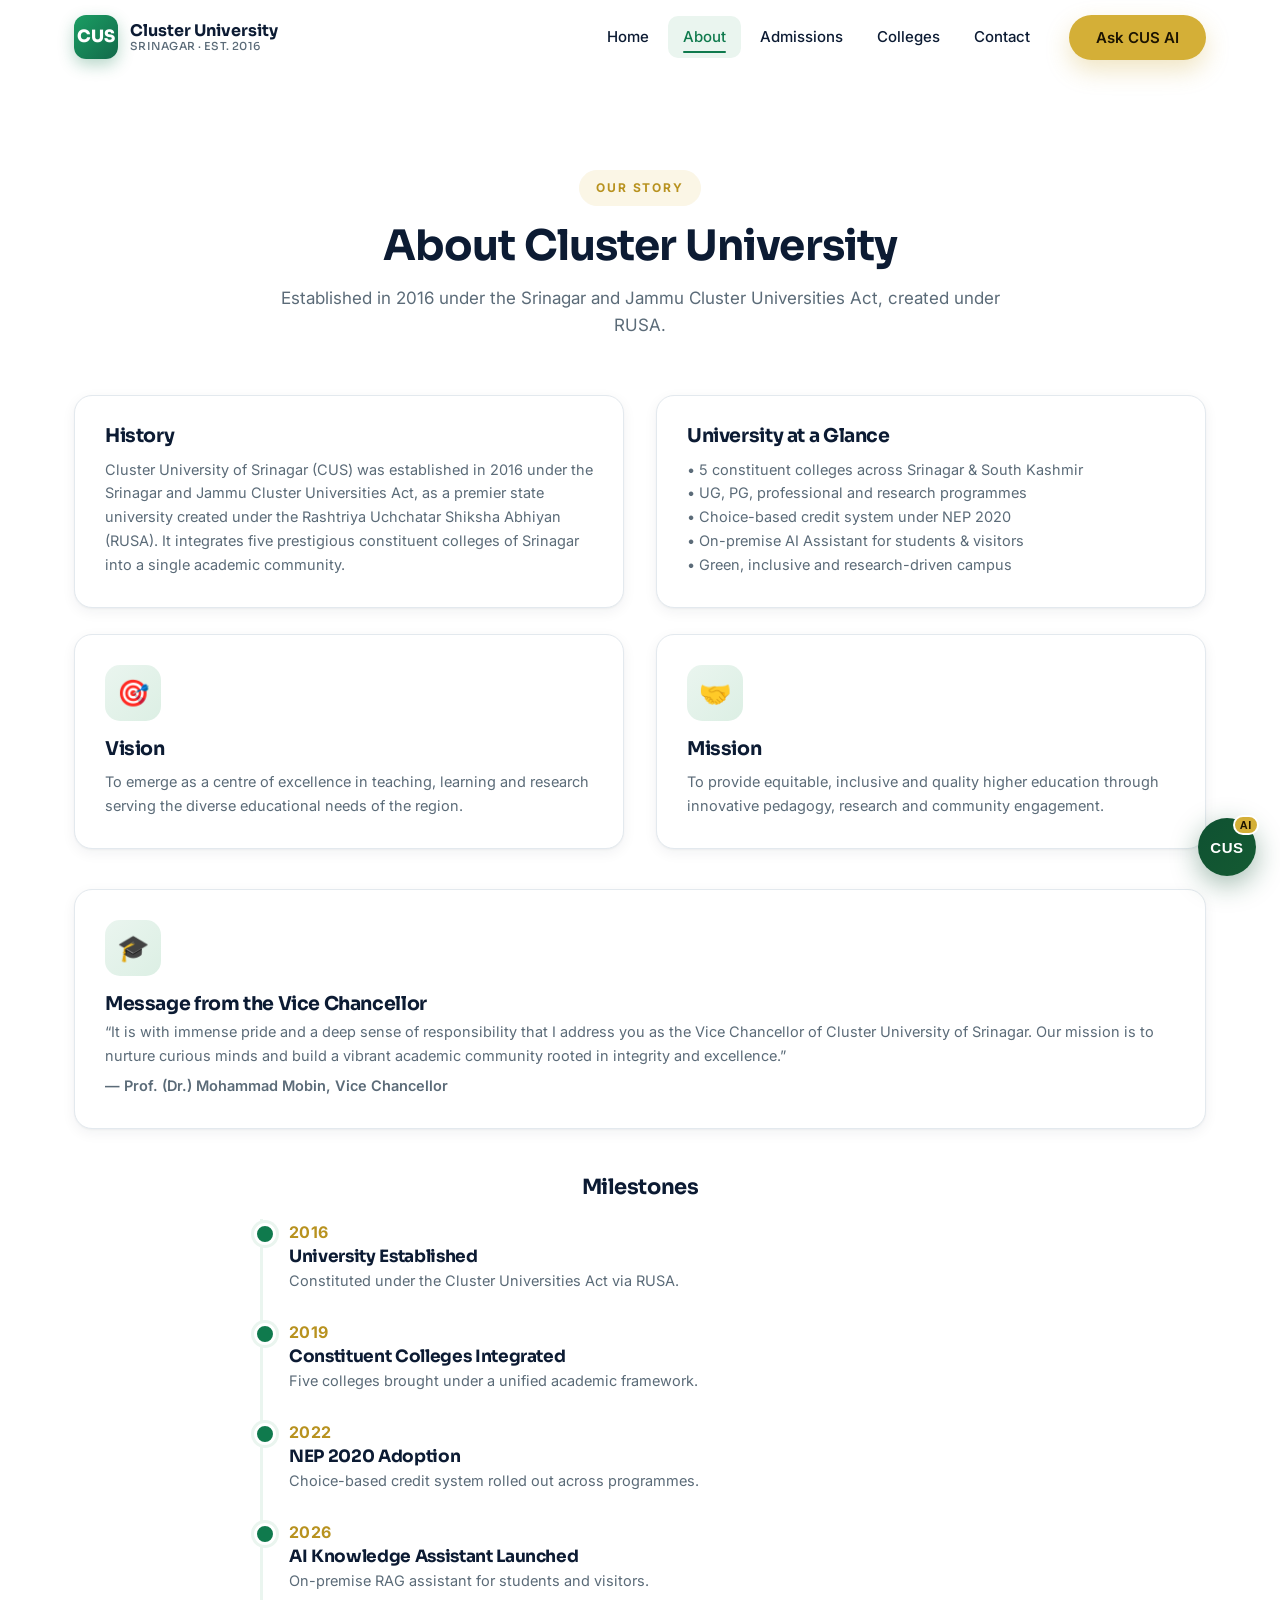
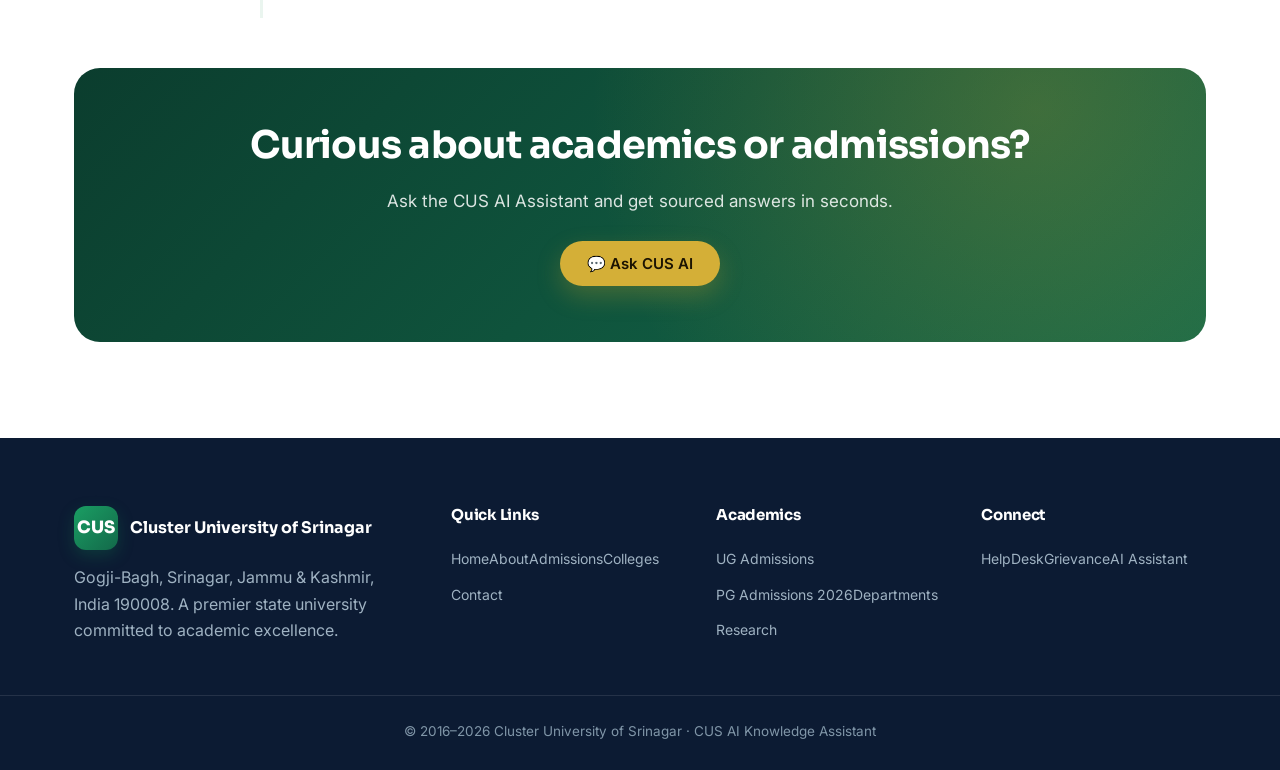
==== frontend/pages/about.html @ 5c1f7a47 "Initial commit" ====
<!DOCTYPE html>
<html lang="en">
<head>
  <meta charset="UTF-8" />
  <meta name="viewport" content="width=device-width, initial-scale=1.0" />
  <title>About — Cluster University of Srinagar</title>
  <link rel="preconnect" href="https://fonts.googleapis.com" />
  <link href="https://fonts.googleapis.com/css2?family=Inter:wght@400;500;600;700&family=Sora:wght@600;700;800&display=swap" rel="stylesheet" />
  <link rel="stylesheet" href="../css/main.css" />
  <link rel="stylesheet" href="../css/responsive.css" />
  <link rel="stylesheet" href="../css/chatbot.css?v=3" />
  <link rel="icon" href="data:image/svg+xml,<svg xmlns='http://www.w3.org/2000/svg' viewBox='0 0 32 32'><rect width='32' height='32' rx='7' fill='%230f7a4d'/><text x='16' y='22' font-size='16' fill='white' text-anchor='middle' font-family='Arial' font-weight='bold'>C</text></svg>" />
</head>
<body>
  <a class="skip-link" href="#main">Skip to content</a>
  <header class="site-header" id="site-header"></header>

  <main id="main">
  <section class="section">
    <div class="container">
      <div class="section-head reveal">
        <span class="eyebrow">Our Story</span>
        <h2>About Cluster University</h2>
        <p>Established in 2016 under the Srinagar and Jammu Cluster Universities Act, created under RUSA.</p>
      </div>

      <div class="grid cols-2 reveal">
        <div class="card"><div class="pad">
          <h3>History</h3>
          <p>Cluster University of Srinagar (CUS) was established in 2016 under the Srinagar and Jammu Cluster Universities Act, as a premier state university created under the Rashtriya Uchchatar Shiksha Abhiyan (RUSA). It integrates five prestigious constituent colleges of Srinagar into a single academic community.</p>
        </div></div>
        <div class="card"><div class="pad">
          <h3>University at a Glance</h3>
          <p>• 5 constituent colleges across Srinagar & South Kashmir<br>• UG, PG, professional and research programmes<br>• Choice-based credit system under NEP 2020<br>• On-premise AI Assistant for students & visitors<br>• Green, inclusive and research-driven campus</p>
        </div></div>
      </div>

      <div class="grid cols-2 reveal" style="margin-top:26px;">
        <div class="card"><div class="pad"><div class="ico">🎯</div><h3>Vision</h3><p>To emerge as a centre of excellence in teaching, learning and research serving the diverse educational needs of the region.</p></div></div>
        <div class="card"><div class="pad"><div class="ico">🤝</div><h3>Mission</h3><p>To provide equitable, inclusive and quality higher education through innovative pedagogy, research and community engagement.</p></div></div>
      </div>

      <div class="reveal" style="margin-top:40px;">
        <div class="card"><div class="pad" style="display:flex;gap:18px;align-items:center;flex-wrap:wrap;">
          <div class="ico" style="margin:0;">🎓</div>
          <div><h3 style="margin:0 0 4px;">Message from the Vice Chancellor</h3>
          <p style="margin:0;color:var(--muted)">“It is with immense pride and a deep sense of responsibility that I address you as the Vice Chancellor of Cluster University of Srinagar. Our mission is to nurture curious minds and build a vibrant academic community rooted in integrity and excellence.”</p>
          <p style="margin:6px 0 0;font-weight:600;">— Prof. (Dr.) Mohammad Mobin, Vice Chancellor</p></div>
        </div></div>
      </div>

      <h3 style="margin-top:46px;text-align:center;" class="reveal">Milestones</h3>
      <div class="timeline reveal" style="max-width:760px;margin:20px auto 0;">
        <div class="item"><div class="yr">2016</div><h4>University Established</h4><p>Constituted under the Cluster Universities Act via RUSA.</p></div>
        <div class="item"><div class="yr">2019</div><h4>Constituent Colleges Integrated</h4><p>Five colleges brought under a unified academic framework.</p></div>
        <div class="item"><div class="yr">2022</div><h4>NEP 2020 Adoption</h4><p>Choice-based credit system rolled out across programmes.</p></div>
        <div class="item"><div class="yr">2026</div><h4>AI Knowledge Assistant Launched</h4><p>On-premise RAG assistant for students and visitors.</p></div>
      </div>

      <div class="cta-band reveal" style="margin-top:50px;">
        <h2>Curious about academics or admissions?</h2>
        <p>Ask the CUS AI Assistant and get sourced answers in seconds.</p>
        <a class="btn gold" href="#" data-open-chat>💬 Ask CUS AI</a>
      </div>
    </div>
  </section>
  </main>

  <footer id="site-footer"></footer>

  <script src="../js/config.js?v=2"></script>
  <script src="../js/navigation.js?v=2"></script>
  <script src="../js/main.js?v=2"></script>
  <script src="../js/chatbot.js?v=3"></script>
</body>
</html>
---- frontend/css/main.css ----
/* ============================================================================
   CUS AI — Cluster University Srinagar
   main.css — Design system & shared components
   Palette: Deep Green / Navy primary, White, Gold accent, Soft gray
   ============================================================================ */

:root {
  /* Brand */
  --green-900: #0b3d2e;
  --green-800: #0f5138;
  --green-700: #13694a;
  --green:     #0f7a4d;
  --green-500: #1a9e63;
  --green-50:  #eaf5ef;
  --navy:      #0c1b33;
  --navy-700:  #16294a;

  --gold:      #D4AF37;
  --gold-600:  #b8921f;
  --gold-50:   #fbf6e6;

  --ink:       #14202b;
  --muted:     #5b6b78;
  --line:      #e3e9ee;
  --bg:        #ffffff;
  --bg-soft:   #f5f8f6;
  --bg-tint:   #f0f5f2;

  --radius:    18px;
  --radius-sm: 12px;
  --radius-xs: 8px;
  --shadow-sm: 0 1px 2px rgba(12,27,51,.04), 0 4px 14px rgba(12,27,51,.06);
  --shadow-md: 0 10px 30px rgba(12,27,51,.10), 0 2px 8px rgba(12,27,51,.06);
  --shadow-lg: 0 24px 70px rgba(12,27,51,.18), 0 6px 18px rgba(12,27,51,.10);

  --ease: cubic-bezier(.22,.61,.36,1);
  --ease-out: cubic-bezier(.16,1,.3,1);

  --maxw: 1180px;
  --nav-h: 74px;

  /* spacing scale */
  --s-1: 6px;  --s-2: 12px; --s-3: 18px; --s-4: 24px; --s-5: 32px;
  --s-6: 40px; --s-7: 56px; --s-8: 72px; --s-9: 96px;

  --font: "Inter", -apple-system, BlinkMacSystemFont, "Segoe UI", Roboto, "Helvetica Neue", Arial, sans-serif;
  --display: "Sora", "Inter", -apple-system, BlinkMacSystemFont, "Segoe UI", sans-serif;
}

* { box-sizing: border-box; }
html { scroll-behavior: smooth; -webkit-text-size-adjust: 100%; }
body {
  margin: 0;
  font-family: var(--font);
  color: var(--ink);
  background: var(--bg);
  line-height: 1.65;
  font-size: 16px;
  -webkit-font-smoothing: antialiased;
  text-rendering: optimizeLegibility;
}
img { max-width: 100%; display: block; }
a { color: var(--green); text-decoration: none; transition: color .2s var(--ease); }
a:hover { color: var(--green-700); }
h1, h2, h3, h4, h5 { font-family: var(--display); line-height: 1.15; color: var(--navy); margin: 0 0 .5em; letter-spacing: -.02em; font-weight: 700; }
h1 { font-size: clamp(40px, 6vw, 64px); font-weight: 800; }
h2 { font-size: clamp(28px, 4vw, 42px); }
h3 { font-size: 21px; }
h4 { font-size: 17px; }
h5 { font-size: 15px; }
p { margin: 0 0 1em; }
.muted { color: var(--muted); }
.center { text-align: center; }

/* Accessibility: visible focus rings for keyboard users */
:focus-visible { outline: 3px solid rgba(26,158,99,.55); outline-offset: 2px; border-radius: 4px; }
button:focus-visible, a:focus-visible, input:focus-visible, textarea:focus-visible, select:focus-visible { outline: 3px solid rgba(26,158,99,.55); outline-offset: 2px; }
.skip-link { position: absolute; left: -999px; top: 0; background: var(--green); color: #fff; padding: 10px 18px; border-radius: 0 0 10px 0; z-index: 1000; }
.skip-link:focus { left: 0; }

/* ---------- Layout ---------- */
.container { width: 100%; max-width: var(--maxw); margin: 0 auto; padding: 0 24px; }
.section { padding: var(--s-9) 0; position: relative; }
.section.alt { background: var(--bg-soft); }
.section.tint { background: var(--bg-tint); }
/* subtle separator between sections */
.section + .section:not(.alt):not(.tint)::before {
  content: ""; position: absolute; top: 0; left: 50%; transform: translateX(-50%);
  width: min(1180px, 92%); height: 1px; background: linear-gradient(90deg, transparent, var(--line), transparent);
}

.section-head { max-width: 720px; margin: 0 auto var(--s-7); text-align: center; }
.section-head .eyebrow {
  display: inline-block; font-weight: 700; font-size: 12px; letter-spacing: .16em;
  text-transform: uppercase; color: var(--gold-600); margin-bottom: 16px;
  padding: 7px 16px; border: 1px solid var(--gold-50); background: var(--gold-50); border-radius: 999px;
}
.section-head h2 { font-size: clamp(28px, 4vw, 42px); margin-bottom: .35em; }
.section-head p { color: var(--muted); font-size: 17px; line-height: 1.6; margin: 0; }

.grid { display: grid; gap: var(--s-5); }
.cols-2 { grid-template-columns: repeat(2, 1fr); }
.cols-3 { grid-template-columns: repeat(3, 1fr); }
.cols-4 { grid-template-columns: repeat(4, 1fr); }
.cols-5 { grid-template-columns: repeat(5, 1fr); }

/* ---------- Buttons ---------- */
.btn {
  display: inline-flex; align-items: center; justify-content: center; gap: 9px;
  font-weight: 600; font-size: 15px; padding: 14px 26px; border-radius: 999px;
  border: 1.5px solid transparent; cursor: pointer; transition: transform .22s var(--ease-out), box-shadow .22s var(--ease-out), background .22s var(--ease), color .22s var(--ease);
  font-family: var(--font); line-height: 1; text-decoration: none; position: relative; overflow: hidden;
}
.btn::after { content: ""; position: absolute; inset: 0; background: radial-gradient(circle at center, rgba(255,255,255,.35), transparent 60%); opacity: 0; transform: scale(.6); transition: opacity .3s, transform .3s; }
.btn:hover::after { opacity: 1; transform: scale(1); }
.btn:hover { transform: translateY(-2px); }
.btn:active { transform: translateY(0); }
.btn.green { background: var(--green); color: #fff; box-shadow: 0 10px 24px rgba(15,122,77,.28); }
.btn.green:hover { background: var(--green-700); color:#fff; box-shadow: 0 14px 30px rgba(15,122,77,.36); }
.btn.gold { background: var(--gold); color: #1c1402; box-shadow: 0 10px 24px rgba(201,162,39,.28); }
.btn.gold:hover { background: var(--gold-600); color:#1c1402; box-shadow: 0 14px 30px rgba(201,162,39,.36); }
.btn.ghost { background: transparent; color: var(--navy); border-color: var(--line); }
.btn.ghost:hover { border-color: var(--green); color: var(--green); background: var(--bg-soft); }
.btn.light { background: var(--green-50); color: var(--green-800); }
.btn.light:hover { background: var(--green); color: #fff; }
.btn.block { width: 100%; }
.btn.sm { padding: 10px 18px; font-size: 13.5px; }

/* ---------- Navbar ---------- */
.site-header {
  position: sticky; top: 0; z-index: 200; height: var(--nav-h);
  background: rgba(255,255,255,.78); backdrop-filter: saturate(180%) blur(16px);
  border-bottom: 1px solid transparent; transition: background .3s var(--ease), border-color .3s var(--ease), box-shadow .3s var(--ease);
}
.site-header.scrolled { background: rgba(255,255,255,.92); border-bottom-color: var(--line); box-shadow: 0 6px 24px rgba(12,27,51,.06); }
.site-header .nav { height: var(--nav-h); display: flex; align-items: center; gap: 18px; }
.brand { display: flex; align-items: center; gap: 12px; margin-right: auto; transition: transform .25s var(--ease); }
.brand:hover { transform: translateY(-1px); }
.brand .logo {
  width: 44px; height: 44px; border-radius: 12px; display: grid; place-items: center;
  background: linear-gradient(135deg, var(--green-500), var(--green-700));
  color: #fff; font-weight: 800; font-family: var(--display); font-size: 17px;
  box-shadow: 0 6px 16px rgba(15,122,77,.3); transition: transform .3s var(--ease-out), box-shadow .3s var(--ease);
}
.brand:hover .logo { transform: rotate(-4deg) scale(1.04); box-shadow: 0 10px 22px rgba(15,122,77,.4); }
.brand .name { display: flex; flex-direction: column; font-family: var(--display); font-weight: 700; color: var(--navy); font-size: 16px; line-height: 1.1; }
.brand .name small { font-weight: 500; color: var(--muted); font-size: 11px; letter-spacing: .04em; text-transform: uppercase; }
.nav-links { display: flex; align-items: center; gap: 4px; }
.nav-links a {
  padding: 9px 15px; border-radius: 10px; color: var(--navy); font-weight: 500; font-size: 15px;
  position: relative; transition: color .2s var(--ease), background .2s var(--ease);
}
.nav-links a::after { content: ""; position: absolute; left: 15px; right: 15px; bottom: 5px; height: 2px; background: var(--green); border-radius: 2px; transform: scaleX(0); transform-origin: left; transition: transform .25s var(--ease-out); }
.nav-links a:hover { background: var(--bg-soft); color: var(--green); }
.nav-links a.active { color: var(--green); background: var(--green-50); }
.nav-links a.active::after { transform: scaleX(1); }
.nav-cta { margin-left: 6px; }
.hamburger { display: none; flex-direction: column; gap: 5px; background: none; border: none; cursor: pointer; padding: 8px; border-radius: 8px; }
.hamburger span { width: 24px; height: 2.5px; background: var(--navy); border-radius: 2px; transition: .25s var(--ease); }
.hamburger:hover { background: var(--bg-soft); }
.hamburger.open span:nth-child(1) { transform: translateY(7.5px) rotate(45deg); }
.hamburger.open span:nth-child(2) { opacity: 0; }
.hamburger.open span:nth-child(3) { transform: translateY(-7.5px) rotate(-45deg); }

/* ---------- Hero ---------- */
.hero { position: relative; overflow: hidden; background: radial-gradient(1200px 600px at 80% -10%, #103a52 0%, transparent 60%), linear-gradient(160deg, var(--navy) 0%, var(--green-900) 100%); color: #fff; padding: clamp(72px, 10vw, 120px) 0 clamp(80px, 9vw, 110px); }
.hero::before { content: ""; position: absolute; inset: -20%; background: conic-gradient(from 0deg at 70% 20%, rgba(26,158,99,.18), transparent 30%, rgba(201,162,39,.12) 55%, transparent 75%, rgba(26,158,99,.16) 100%); animation: heroSpin 22s linear infinite; pointer-events: none; }
.hero::after { content:""; position:absolute; inset:0; background: url("../assets/images/grain.svg") repeat; opacity:.05; pointer-events:none; }
@keyframes heroSpin { to { transform: rotate(360deg); } }
.hero .container { position: relative; z-index: 2; }
.hero .pill {
  display: inline-flex; align-items: center; gap: 9px; padding: 8px 16px; border-radius: 999px;
  background: rgba(255,255,255,.1); border: 1px solid rgba(255,255,255,.18); font-size: 13.5px; font-weight: 500; margin-bottom: 26px;
  backdrop-filter: blur(6px);
}
.hero .pill .dot { width: 9px; height: 9px; border-radius: 50%; background: #6ee7a8; box-shadow: 0 0 0 4px rgba(110,231,168,.25); animation: pulse 2.4s var(--ease) infinite; }
@keyframes pulse { 0%,100% { opacity: 1; } 50% { opacity: .4; } }
.hero h1 { color: #fff; font-size: clamp(40px, 6vw, 66px); max-width: 15ch; margin-bottom: 22px; letter-spacing: -.03em; }
.hero .lead { color: rgba(255,255,255,.85); font-size: 19px; max-width: 58ch; margin-bottom: 34px; line-height: 1.6; }
.hero .actions { display: flex; gap: 14px; flex-wrap: wrap; margin-bottom: 48px; }
.hero .actions .btn.ghost { color: #fff; border-color: rgba(255,255,255,.3); }
.hero .actions .btn.ghost:hover { background: rgba(255,255,255,.12); color: #fff; border-color: #fff; }

.hero-glass {
  display: flex; align-items: center; gap: 16px; padding: 18px 22px; max-width: 460px;
  background: rgba(255,255,255,.08); border: 1px solid rgba(255,255,255,.16); border-radius: var(--radius);
  backdrop-filter: blur(10px);
}
.hero-glass .ava { width: 48px; height: 48px; border-radius: 14px; background: rgba(255,255,255,.16); display: grid; place-items: center; font-size: 22px; flex: 0 0 auto; }
.hero-glass .t { font-weight: 700; font-size: 15px; }
.hero-glass .s { color: rgba(255,255,255,.7); font-size: 13.5px; }

/* trust indicators + scroll cue */
.hero-trust { display: flex; flex-wrap: wrap; gap: 22px; align-items: center; margin-top: 8px; color: rgba(255,255,255,.78); font-size: 14px; }
.hero-trust .ti { display: inline-flex; align-items: center; gap: 8px; }
.hero-trust .ti .ck { color: #6ee7a8; font-weight: 700; }
.scroll-cue { position: absolute; left: 50%; bottom: 22px; transform: translateX(-50%); z-index: 3; color: rgba(255,255,255,.7); font-size: 12px; letter-spacing: .14em; text-transform: uppercase; display: flex; flex-direction: column; align-items: center; gap: 8px; }
.scroll-cue .mouse { width: 22px; height: 34px; border: 2px solid rgba(255,255,255,.5); border-radius: 12px; position: relative; }
.scroll-cue .mouse::after { content: ""; position: absolute; left: 50%; top: 7px; width: 3px; height: 6px; background: #fff; border-radius: 2px; transform: translateX(-50%); animation: scrollDot 1.8s var(--ease) infinite; }
@keyframes scrollDot { 0% { opacity: 0; transform: translate(-50%, 0); } 40% { opacity: 1; } 80% { opacity: 0; transform: translate(-50%, 10px); } 100% { opacity: 0; } }

/* ---------- Cards ---------- */
.card { background: #fff; border: 1px solid var(--line); border-radius: var(--radius); box-shadow: var(--shadow-sm); overflow: hidden; transition: transform .35s var(--ease-out), box-shadow .35s var(--ease-out), border-color .35s var(--ease); }
.card:hover { transform: translateY(-6px); box-shadow: var(--shadow-md); border-color: rgba(15,122,77,.25); }
.card .pad { padding: 30px; }
.card .ico { width: 56px; height: 56px; border-radius: 15px; display: grid; place-items: center; font-size: 26px; background: linear-gradient(135deg, var(--green-50), #dcefe4); margin-bottom: 18px; transition: transform .35s var(--ease-out); }
.card:hover .ico { transform: scale(1.06) rotate(-3deg); }
.card h3 { font-size: 19px; }
.card p { color: var(--muted); font-size: 14.5px; margin-bottom: 0; }

/* ---------- Notice / quick-link cards ---------- */
.notice-card { display: flex; gap: 16px; padding: 20px; border: 1px solid var(--line); border-radius: var(--radius-sm); background: #fff; box-shadow: var(--shadow-sm); transition: border-color .25s var(--ease), transform .25s var(--ease-out), box-shadow .25s var(--ease); }
.notice-card:hover { border-color: var(--green); transform: translateX(4px); box-shadow: var(--shadow-md); }
.notice-card .date { flex: 0 0 auto; background: var(--green-50); color: var(--green-900); font-weight: 700; font-size: 13px; padding: 9px 13px; border-radius: 10px; text-align: center; min-width: 62px; }
.notice-card .date small { display: block; font-weight: 500; color: var(--muted); font-size: 11px; }
.notice-card h4 { margin: 0 0 5px; font-size: 16px; color: var(--navy); }
.notice-card a.more { font-size: 13.5px; font-weight: 600; }

.quick-card { display: block; padding: 30px 26px; border-radius: var(--radius); background: #fff; border: 1px solid var(--line); box-shadow: var(--shadow-sm); transition: transform .35s var(--ease-out), box-shadow .35s var(--ease-out), border-color .35s var(--ease); position: relative; overflow: hidden; }
.quick-card::before { content: ""; position: absolute; left: 0; top: 0; height: 3px; width: 100%; background: linear-gradient(90deg, var(--green), var(--gold)); transform: scaleX(0); transform-origin: left; transition: transform .4s var(--ease-out); }
.quick-card:hover { transform: translateY(-6px); box-shadow: var(--shadow-md); border-color: rgba(15,122,77,.25); }
.quick-card:hover::before { transform: scaleX(1); }
.quick-card .qi { font-size: 32px; margin-bottom: 14px; }
.quick-card h3 { font-size: 18px; margin-bottom: 6px; }
.quick-card p { color: var(--muted); font-size: 14px; margin: 0; }
.quick-card .arrow { margin-top: 16px; font-weight: 600; color: var(--green); font-size: 14px; display: inline-flex; gap: 6px; transition: gap .25s var(--ease); }
.quick-card:hover .arrow { gap: 12px; }

/* ---------- College cards ---------- */
.college-card { background: #fff; border: 1px solid var(--line); border-radius: var(--radius); box-shadow: var(--shadow-sm); overflow: hidden; transition: transform .35s var(--ease-out), box-shadow .35s var(--ease-out), border-color .35s var(--ease); }
.college-card:hover { transform: translateY(-7px); box-shadow: var(--shadow-md); border-color: rgba(15,122,77,.25); }
.college-card .ph { height: 152px; background: linear-gradient(135deg, var(--green-500), var(--green-700)); position: relative; overflow: hidden; }
.college-card .ph::after { content: ""; position: absolute; inset: 0; background: radial-gradient(circle at 72% 28%, rgba(201,162,39,.45), transparent 55%); }
.college-card .ph .em { position: absolute; inset: 0; display: grid; place-items: center; font-size: 44px; transition: transform .4s var(--ease-out); }
.college-card:hover .ph .em { transform: scale(1.12); }
.college-card .pad { padding: 26px; }
.college-card h3 { font-size: 18px; }
.college-card p { color: var(--muted); font-size: 14px; }
.college-card .depts { display: flex; flex-wrap: wrap; gap: 6px; margin: 16px 0 20px; }
.college-card .depts span { background: var(--green-50); color: var(--green-900); font-size: 12px; padding: 4px 10px; border-radius: 999px; }

/* ---------- Stats ---------- */
.stat { text-align: center; padding: 14px; }
.stat .num { font-size: clamp(34px, 4vw, 48px); font-weight: 800; color: var(--green); letter-spacing: -.03em; font-family: var(--display); line-height: 1.1; }
.stat .lbl { color: var(--muted); font-size: 15px; margin-top: 4px; }

/* ---------- Timeline ---------- */
.timeline { border-left: 3px solid var(--green-50); padding-left: 26px; margin-left: 8px; }
.timeline .item { position: relative; padding: 0 0 26px; }
.timeline .item::before { content: ""; position: absolute; left: -35px; top: 4px; width: 16px; height: 16px; border-radius: 50%; background: var(--green); border: 3px solid #fff; box-shadow: 0 0 0 3px var(--green-50); transition: transform .3s var(--ease); }
.timeline .item:hover::before { transform: scale(1.25); }
.timeline .item .yr { font-weight: 700; color: var(--gold-600); letter-spacing: .02em; }
.timeline .item h4 { margin: 2px 0; font-size: 17px; }
.timeline .item p { color: var(--muted); margin: 0; font-size: 14.5px; }

/* ---------- Accordion / FAQ ---------- */
.accordion { border: 1px solid var(--line); border-radius: var(--radius); overflow: hidden; background: #fff; box-shadow: var(--shadow-sm); }
.acc-item { border-bottom: 1px solid var(--line); }
.acc-item:last-child { border-bottom: none; }
.acc-head { width: 100%; text-align: left; background: none; border: none; padding: 20px 24px; cursor: pointer; font-weight: 600; font-size: 16px; color: var(--navy); display: flex; justify-content: space-between; align-items: center; gap: 12px; font-family: var(--font); transition: background .2s var(--ease), color .2s var(--ease); }
.acc-head:hover { background: var(--bg-soft); color: var(--green); }
.acc-item.open .acc-head { color: var(--green); }
.acc-head .pm { transition: transform .35s var(--ease-out); color: var(--green); font-size: 22px; flex: 0 0 auto; }
.acc-item.open .acc-head .pm { transform: rotate(45deg); }
.acc-body { max-height: 0; overflow: hidden; transition: max-height .35s var(--ease); padding: 0 24px; color: var(--muted); }
.acc-item.open .acc-body { max-height: 320px; padding-bottom: 20px; }

/* ---------- Table ---------- */
.table { width: 100%; border-collapse: collapse; background: #fff; border-radius: var(--radius); overflow: hidden; box-shadow: var(--shadow-sm); }
.table th, .table td { padding: 14px 18px; text-align: left; border-bottom: 1px solid var(--line); font-size: 15px; }
.table th { background: var(--green); color: #fff; font-weight: 600; letter-spacing: .01em; }
.table tr:last-child td { border-bottom: none; }
.table tbody tr { transition: background .2s var(--ease); }
.table tbody tr:hover { background: var(--green-50); }

/* ---------- Testimonials ---------- */
.quote-card { background: #fff; border: 1px solid var(--line); border-radius: var(--radius); padding: 30px; box-shadow: var(--shadow-sm); position: relative; transition: transform .35s var(--ease-out), box-shadow .35s var(--ease-out); }
.quote-card::before { content: "\201C"; position: absolute; top: 10px; right: 22px; font-family: var(--display); font-size: 72px; color: var(--green-50); line-height: 1; }
.quote-card:hover { transform: translateY(-6px); box-shadow: var(--shadow-md); }
.quote-card .q { font-size: 17px; color: var(--navy); line-height: 1.6; margin-bottom: 18px; position: relative; z-index: 1; }
.quote-card .who { display: flex; align-items: center; gap: 12px; }
.quote-card .who .av { width: 44px; height: 44px; border-radius: 50%; background: linear-gradient(135deg, var(--gold), var(--gold-600)); color: #fff; display: grid; place-items: center; font-weight: 700; }
.quote-card .who .nm { font-weight: 600; color: var(--navy); font-size: 14.5px; }
.quote-card .who .ro { font-size: 13px; color: var(--muted); }

/* ---------- CTA band ---------- */
.cta-band { background: linear-gradient(135deg, var(--green-900), var(--green-700)); color: #fff; border-radius: 26px; padding: 56px 48px; text-align: center; position: relative; overflow: hidden; }
.cta-band::before { content: ""; position: absolute; inset: 0; background: radial-gradient(circle at 85% 15%, rgba(201,162,39,.25), transparent 45%); }
.cta-band > * { position: relative; }
.cta-band h2 { color: #fff; font-size: clamp(26px, 4vw, 38px); }
.cta-band p { color: rgba(255,255,255,.85); font-size: 17px; max-width: 56ch; margin: 0 auto 26px; }
.cta-band .btn.gold { background: var(--gold); }

/* ---------- Modal ---------- */
.modal-bg { position: fixed; inset: 0; background: rgba(7,58,32,.55); backdrop-filter: blur(4px); display: none; align-items: center; justify-content: center; z-index: 320; padding: 20px; opacity: 0; transition: opacity .25s var(--ease); }
.modal-bg.open { display: flex; opacity: 1; animation: fade .25s var(--ease); }
.modal { background: #fff; border-radius: var(--radius); max-width: 540px; width: 100%; padding: 32px; box-shadow: var(--shadow-lg); animation: pop .3s var(--ease); max-height: 88vh; overflow-y: auto; }
.modal h3 { display: flex; align-items: center; justify-content: space-between; font-size: 22px; }
.modal .close { background: none; border: none; font-size: 28px; cursor: pointer; color: var(--muted); line-height: 1; border-radius: 8px; transition: color .2s, background .2s; }
.modal .close:hover { color: var(--navy); background: var(--bg-soft); }
.modal .depts { display: flex; flex-wrap: wrap; gap: 8px; margin: 16px 0; }
.modal .depts span { background: var(--green-50); color: var(--green-900); font-size: 13px; padding: 5px 12px; border-radius: 999px; }
@keyframes fade { from { opacity: 0; } to { opacity: 1; } }
@keyframes pop { from { opacity: 0; transform: translateY(16px) scale(.97); } to { opacity: 1; transform: none; } }

/* ---------- Forms ---------- */
.form { display: grid; gap: 16px; }
.form label { display: grid; gap: 7px; font-weight: 600; font-size: 14px; color: var(--navy); }
.form input, .form textarea, .form select {
  font-family: var(--font); font-size: 15px; padding: 13px 15px; border: 1.5px solid var(--line);
  border-radius: var(--radius-xs); background: #fff; color: var(--ink); transition: border-color .2s var(--ease), box-shadow .2s var(--ease); width: 100%;
}
.form input:focus, .form textarea:focus, .form select:focus { outline: none; border-color: var(--green); box-shadow: 0 0 0 3px rgba(26,158,99,.15); }
.form textarea { resize: vertical; min-height: 120px; }
.form .row2 { display: grid; grid-template-columns: 1fr 1fr; gap: 16px; }

/* ---------- Footer ---------- */
.site-footer { background: var(--navy); color: #cdd9e3; padding: 68px 0 28px; }
.site-footer .top { display: grid; grid-template-columns: 1.5fr 1fr 1fr 1fr; gap: 40px; max-width: var(--maxw); margin: 0 auto; padding: 0 24px; }
.site-footer h4 { color: #fff; font-size: 15px; margin-bottom: 18px; font-family: var(--display); }
.site-footer a { color: #9fb2c2; display: inline-block; padding: 6px 0; font-size: 14px; transition: color .2s var(--ease), transform .2s var(--ease); }
.site-footer a:hover { color: #fff; transform: translateX(3px); }
.site-footer .copy { border-top: 1px solid rgba(255,255,255,.1); margin-top: 48px; padding-top: 24px; text-align: center; font-size: 13.5px; color: #8096a8; }

/* ---------- Scroll reveal ---------- */
.reveal { opacity: 0; transform: translateY(28px) scale(.99); transition: opacity .8s var(--ease-out), transform .8s var(--ease-out); }
.reveal.in { opacity: 1; transform: none; }
.reveal.d1 { transition-delay: .08s; }
.reveal.d2 { transition-delay: .16s; }
.reveal.d3 { transition-delay: .24s; }
.reveal.d4 { transition-delay: .32s; }

/* ---------- Utility ---------- */
.flex { display: flex; } .gap { gap: 16px; } .wrap { flex-wrap: wrap; }
.mt-0 { margin-top: 0; } .mt-s { margin-top: 16px; } .mt-m { margin-top: 32px; } .mt-l { margin-top: 56px; }
.tag { display: inline-block; font-size: 12px; font-weight: 600; color: var(--green-800); background: var(--green-50); padding: 4px 10px; border-radius: 999px; }
.badge { position: fixed; }
---- frontend/css/responsive.css ----
/* ============================================================================
   responsive.css — CUS AI
   Mobile nav, breakpoints, responsive adjustments
   ============================================================================ */

@media (max-width: 980px) {
  .cols-4 { grid-template-columns: repeat(2, 1fr); }
  .cols-5 { grid-template-columns: repeat(3, 1fr); }
  .site-footer .top { grid-template-columns: 1fr 1fr; gap: 28px; }
}

@media (max-width: 820px) {
  .section { padding: 60px 0; }
  .cols-3 { grid-template-columns: 1fr; }
  .cols-2 { grid-template-columns: 1fr; }

  /* Mobile nav */
  .hamburger { display: flex; }
  .nav-cta { display: none; }
  .nav-links {
    position: fixed; top: var(--nav-h); left: 0; right: 0;
    flex-direction: column; align-items: stretch; gap: 4px;
    background: #fff; border-bottom: 1px solid var(--line);
    padding: 14px 20px 22px; box-shadow: var(--shadow-md);
    transform: translateY(-14px); opacity: 0; pointer-events: none;
    transition: transform .28s var(--ease-out), opacity .28s var(--ease-out);
    max-height: calc(100vh - var(--nav-h)); overflow-y: auto;
  }
  .nav-links.open { transform: none; opacity: 1; pointer-events: auto; }
  .nav-links a { padding: 14px 14px; border-radius: 10px; font-size: 16px; }
  .nav-links a.active { background: var(--green-50); }
  .nav-links a.active::after { display: none; }
  .nav-links a:hover { background: var(--bg-soft); }
}

@media (max-width: 640px) {
  .container { padding: 0 18px; }
  .cols-4 { grid-template-columns: 1fr 1fr; }
  .cols-5 { grid-template-columns: 1fr 1fr; }
  .section { padding: 52px 0; }
  .section-head { margin-bottom: 34px; }
  .hero { padding: 60px 0 74px; }
  .hero h1 { font-size: 34px; }
  .hero .lead { font-size: 17px; }
  .hero .actions { flex-direction: column; align-items: stretch; }
  .hero .actions .btn { width: 100%; }
  .hero-trust { gap: 12px 18px; }
  .scroll-cue { display: none; }
  .cta-band { padding: 40px 24px; border-radius: 20px; }
  .site-footer .top { grid-template-columns: 1fr; gap: 26px; }
  .form .row2 { grid-template-columns: 1fr; }
  .notice-card { flex-direction: column; }
  .notice-card .date { align-self: flex-start; }
  .grid { gap: 18px; }
}

@media (max-width: 380px) {
  .cols-4, .cols-5 { grid-template-columns: 1fr; }
}

/* Reduced motion */
@media (prefers-reduced-motion: reduce) {
  *, *::before, *::after { animation-duration: .001ms !important; animation-iteration-count: 1 !important; transition-duration: .001ms !important; scroll-behavior: auto !important; }
  .reveal { opacity: 1; transform: none; }
}
---- frontend/css/chatbot.css ----
/* ============================================================================
   chatbot.css — CUS AI Chatbot (ChatGPT‑style redesign)
   Palette: Primary #0F5132, Secondary #145A32, Accent #D4AF37, BG #F8FAFC
   ============================================================================ */

#cusw * { box-sizing: border-box; }
#cusw { position: fixed; z-index: 99999; font-family: "Inter", -apple-system, BlinkMacSystemFont, "Segoe UI", Roboto, sans-serif; }

/* ---------- Launcher bubble ---------- */
#cusw .bubble {
  position: fixed; bottom: 24px; right: 24px; width: 58px; height: 58px; border-radius: 50%;
  background: linear-gradient(135deg, #0F5132, #145A32); color: #fff; border: none; cursor: pointer;
  box-shadow: 0 8px 28px rgba(15,81,50,.4); display: grid; place-items: center;
  transition: transform .3s cubic-bezier(.34,1.56,.64,1), box-shadow .3s ease;
  z-index: 100000; font-weight: 700; font-size: 15px; letter-spacing: .04em;
}
#cusw .bubble:hover { transform: scale(1.08); box-shadow: 0 12px 36px rgba(15,81,50,.5); }
#cusw .bubble .badge {
  position: absolute; top: -3px; right: -3px; min-width: 20px; height: 20px; padding: 0 5px;
  background: #D4AF37; color: #1c1402; border-radius: 10px; font-size: 11px; font-weight: 700;
  display: grid; place-items: center; border: 2px solid #fff; transform: scale(0);
  transition: transform .35s cubic-bezier(.34,1.56,.64,1);
}
#cusw .bubble .badge.show { transform: scale(1); }

/* ---------- Backdrop ---------- */
#cusw .backdrop {
  position: fixed; inset: 0; background: rgba(0,0,0,.32); backdrop-filter: blur(4px);
  -webkit-backdrop-filter: blur(4px); opacity: 0; pointer-events: none;
  transition: opacity .3s ease; z-index: 99998;
}
#cusw .backdrop.open { opacity: 1; pointer-events: auto; }

/* ---------- Panel ---------- */
#cusw .panel {
  position: fixed; bottom: 0; right: 0; width: 480px; max-width: 100vw;
  height: 100vh; background: #F8FAFC; color: #1a1a2e;
  display: none; flex-direction: column;
  box-shadow: -8px 0 40px rgba(0,0,0,.12);
  z-index: 100001; border: none;
}
#cusw .panel.open { display: flex; animation: slideIn .3s cubic-bezier(.16,1,.3,1); }
#cusw .panel.closing { animation: slideOut .25s ease forwards; }
@keyframes slideIn { from { transform: translateX(100%); opacity: 0; } to { transform: none; opacity: 1; } }
@keyframes slideOut { to { transform: translateX(100%); opacity: 0; } }

/* ---------- Header ---------- */
#cusw .head {
  background: linear-gradient(135deg, #0F5132, #145A32); color: #fff;
  padding: 18px 20px; display: flex; align-items: flex-start; gap: 14px;
  flex-shrink: 0; position: relative;
}
#cusw .head::after {
  content: ""; position: absolute; left: 0; right: 0; bottom: 0;
  height: 1px; background: rgba(255,255,255,.12);
}
#cusw .head-brand { display: flex; align-items: flex-start; gap: 13px; flex: 1; min-width: 0; }
#cusw .head-logo {
  width: 44px; height: 44px; border-radius: 50%; flex-shrink: 0;
  background: rgba(255,255,255,.18); display: grid; place-items: center;
  font-weight: 700; font-size: 14px; letter-spacing: .06em;
  border: 2px solid rgba(255,255,255,.2);
}
#cusw .head-info { min-width: 0; padding-top: 1px; }
#cusw .head-title { font-weight: 700; font-size: 15px; line-height: 1.2; }
#cusw .head-sub { font-size: 12px; opacity: .78; margin-top: 2px; line-height: 1.3; }
#cusw .head-status { display: flex; align-items: center; gap: 5px; margin-top: 5px; }
#cusw .head-status .status {
  width: 7px; height: 7px; border-radius: 50%; background: #9ca3af; display: inline-block; flex-shrink: 0;
}
#cusw .head-status .status.on { background: #4ade80; box-shadow: 0 0 0 3px rgba(74,222,128,.25); }
#cusw .head-status .status.off { background: #ef4444; box-shadow: 0 0 0 3px rgba(239,68,68,.2); }
#cusw .head-status .stxt { font-size: 11.5px; opacity: .85; }
#cusw .head-actions { display: flex; gap: 6px; flex-shrink: 0; padding-top: 2px; }
#cusw .head-actions button {
  background: rgba(255,255,255,.15); border: none; color: #fff; width: 32px; height: 32px;
  border-radius: 8px; cursor: pointer; font-size: 16px; display: grid; place-items: center;
  transition: background .2s ease; line-height: 1;
}
#cusw .head-actions button:hover { background: rgba(255,255,255,.3); }

/* ---------- Body (conversation) ---------- */
#cusw .body {
  flex: 1; overflow-y: auto; padding: 20px 18px; scroll-behavior: smooth;
  background: #F8FAFC;
}
#cusw .body::-webkit-scrollbar { width: 6px; }
#cusw .body::-webkit-scrollbar-thumb { background: #d1d5db; border-radius: 8px; border: 1px solid #F8FAFC; background-clip: padding-box; }
#cusw .body::-webkit-scrollbar-thumb:hover { background: #9ca3af; }
#cusw .body { scrollbar-width: thin; scrollbar-color: #d1d5db transparent; }

/* ---------- Messages ---------- */
#cusw .row {
  display: flex; margin-bottom: 16px; gap: 10px; align-items: flex-end;
  animation: msgIn .35s cubic-bezier(.16,1,.3,1) both;
}
@keyframes msgIn { from { opacity: 0; transform: translateY(10px); } to { opacity: 1; transform: none; } }
#cusw .row.user { flex-direction: row-reverse; }
#cusw .avatar {
  width: 30px; height: 30px; border-radius: 50%; flex-shrink: 0;
  display: grid; place-items: center; font-size: 13px; font-weight: 700;
}
#cusw .row.bot .avatar { background: #e8f0ec; color: #0F5132; }
#cusw .row.user .avatar { background: linear-gradient(135deg, #0F5132, #145A32); color: #fff; }

#cusw .msg {
  max-width: 82%; padding: 12px 16px; border-radius: 18px; font-size: 14.5px;
  line-height: 1.65; word-wrap: break-word; position: relative;
}
#cusw .row.bot .msg {
  background: #fff; border: 1px solid #e5e7eb; border-bottom-left-radius: 6px;
  box-shadow: 0 1px 3px rgba(0,0,0,.04);
}
#cusw .row.bot .msg h3, #cusw .row.bot .msg h4 { margin: 10px 0 5px; color: #0F5132; font-size: 15px; }
#cusw .row.bot .msg h3:first-child, #cusw .row.bot .msg h4:first-child { margin-top: 0; }
#cusw .row.bot .msg p { margin: 0 0 8px; }
#cusw .row.bot .msg p:last-child { margin-bottom: 0; }
#cusw .row.bot .msg pre {
  background: #0f1b14; color: #d7f5e4; padding: 11px; border-radius: 10px;
  overflow-x: auto; font-size: 12.5px; margin: 8px 0;
}
#cusw .row.bot .msg code { background: #e8f0ec; padding: 1px 5px; border-radius: 5px; font-size: 12.5px; color: #0F5132; }
#cusw .row.bot .msg pre code { background: none; padding: 0; color: inherit; }
#cusw .row.bot .msg a { color: #0F5132; text-decoration: underline; font-weight: 500; }
#cusw .row.bot .msg ul, #cusw .row.bot .msg ol { margin: 6px 0; padding-left: 20px; }
#cusw .row.bot .msg li { margin: 3px 0; }

#cusw .row.user .msg {
  background: linear-gradient(135deg, #0F5132, #145A32); color: #fff;
  border-bottom-right-radius: 6px;
}
#cusw .meta { font-size: 10.5px; color: #9ca3af; margin-top: 4px; }
#cusw .row.user .meta { text-align: right; color: rgba(255,255,255,.6); }

/* ---------- Citations ---------- */
#cusw .cites {
  display: flex; flex-wrap: wrap; gap: 6px; margin-top: 10px;
  padding-top: 10px; border-top: 1px dashed #e5e7eb;
}
#cusw .cite {
  display: inline-flex; align-items: center; gap: 4px;
  font-size: 11.5px; color: #6b7280; background: #f3f6f8;
  padding: 4px 10px; border-radius: 999px; cursor: default;
}
#cusw .cite::before { content: "📄"; font-size: 10px; }
#cusw .cite b { color: #0F5132; font-weight: 600; }

/* ---------- Message actions ---------- */
#cusw .tools {
  display: flex; gap: 4px; margin-top: 6px; padding-left: 2px;
  opacity: 0; transition: opacity .25s ease;
}
#cusw .row.bot:hover .tools { opacity: 1; }
#cusw .tools button {
  background: none; border: none; padding: 4px 8px; border-radius: 6px;
  font-size: 12px; color: #9ca3af; cursor: pointer; display: inline-flex;
  align-items: center; gap: 4px; transition: color .2s ease, background .2s ease;
  font-family: inherit;
}
#cusw .tools button:hover { color: #0F5132; background: #e8f0ec; }
#cusw .tools button.copied { color: #0F5132; background: #e8f0ec; font-weight: 600; }
#cusw .tools button .ico { font-size: 13px; }

/* ---------- Typing indicator ---------- */
#cusw .typing { display: inline-flex; gap: 5px; padding: 8px 4px; align-items: center; }
#cusw .typing span {
  display: inline-block; width: 8px; height: 8px; background: #0F5132;
  border-radius: 50%; animation: blink 1.4s infinite both;
}
#cusw .typing span:nth-child(2) { animation-delay: .2s; opacity: .7; }
#cusw .typing span:nth-child(3) { animation-delay: .4s; opacity: .5; }
@keyframes blink { 0%, 80%, 100% { opacity: .25; transform: translateY(0); } 40% { opacity: 1; transform: translateY(-4px); } }

/* ---------- Suggestion chips ---------- */
#cusw .suggest {
  display: flex; justify-content: center; gap: 8px;
  padding: 0 18px 14px; flex-shrink: 0; transition: opacity .3s ease, max-height .3s ease;
}
#cusw .suggest.hidden { max-height: 0; padding: 0 18px; opacity: 0; pointer-events: none; overflow: hidden; }
#cusw .suggest button {
  background: #fff; color: #0F5132; border: 1.5px solid #d1d5db;
  border-radius: 999px; padding: 9px 20px; font-size: 13.5px; font-weight: 500;
  cursor: pointer; transition: all .2s ease; font-family: inherit;
}
#cusw .suggest button:hover {
  background: #0F5132; color: #fff; border-color: #0F5132;
  transform: translateY(-1px); box-shadow: 0 4px 12px rgba(15,81,50,.25);
}

/* ---------- Input area ---------- */
#cusw .input-area {
  padding: 12px 16px 14px; border-top: 1px solid #e5e7eb;
  background: #fff; flex-shrink: 0;
}
#cusw .input-wrap {
  display: flex; align-items: flex-end; gap: 10px;
  background: #fff; border: 1.5px solid #d1d5db;
  border-radius: 28px; padding: 6px 6px 6px 20px;
  transition: border-color .2s ease, box-shadow .2s ease;
  min-height: 56px;
}
#cusw .input-wrap:focus-within { border-color: #0F5132; box-shadow: 0 0 0 3px rgba(15,81,50,.12); }
#cusw .input-wrap textarea {
  flex: 1; border: none; padding: 10px 0; resize: none; font-size: 14.5px;
  max-height: 140px; outline: none; font-family: inherit; background: transparent;
  color: #1a1a2e; line-height: 1.5; min-height: 28px;
}
#cusw .input-wrap textarea::placeholder { color: #9ca3af; }
#cusw .input-wrap .send {
  width: 42px; height: 42px; border-radius: 50%; flex-shrink: 0; border: none;
  background: linear-gradient(135deg, #0F5132, #145A32); color: #fff;
  cursor: pointer; display: grid; place-items: center;
  transition: all .2s ease; position: relative;
}
#cusw .input-wrap .send:hover:not(:disabled) { transform: scale(1.05); box-shadow: 0 4px 16px rgba(15,81,50,.35); }
#cusw .input-wrap .send:active:not(:disabled) { transform: scale(.93); }
#cusw .input-wrap .send:disabled { opacity: .35; cursor: default; transform: none; box-shadow: none; }
#cusw .input-wrap .send svg { width: 18px; height: 18px; }

/* Loading spinner inside send button */
#cusw .input-wrap .send .spinner {
  position: absolute; inset: 0; display: grid; place-items: center;
  animation: spin .7s linear infinite;
}
@keyframes spin { to { transform: rotate(360deg); } }

/* ---------- Toast ---------- */
#cusw .toast {
  position: fixed; bottom: 90px; right: 24px; background: #0F5132; color: #fff;
  padding: 10px 16px; border-radius: 10px; font-size: 13px;
  box-shadow: 0 8px 24px rgba(0,0,0,.15); animation: toastIn .25s ease;
  z-index: 100002; font-family: inherit;
}
@keyframes toastIn { from { opacity: 0; transform: translateY(12px); } to { opacity: 1; transform: none; } }

/* ---------- Option chips (structured navigation) ---------- */
#cusw .opts { display: flex; flex-wrap: wrap; gap: 8px; margin-top: 10px; }
#cusw .chip {
  background: #fff; color: #0F5132; border: 1.5px solid #d1d5db;
  border-radius: 999px; padding: 7px 18px; font-size: 13px; font-weight: 500;
  cursor: pointer; transition: all .2s ease; font-family: inherit;
  white-space: nowrap;
}
#cusw .chip:hover {
  background: #0F5132; color: #fff; border-color: #0F5132;
  transform: translateY(-1px); box-shadow: 0 4px 12px rgba(15,81,50,.25);
}
#cusw .chip.back { background: #f3f4f6; color: #6b7280; border-color: #e5e7eb; font-size: 12px; }
#cusw .chip.back:hover { background: #e5e7eb; color: #374151; border-color: #d1d5db; box-shadow: none; transform: none; }

/* ---------- Detail card ---------- */
#cusw .detail-card { margin-top: 6px; }
#cusw .detail-card h4 { color: #0F5132; font-size: 15px; margin: 0 0 8px; }
#cusw .dtbl { width: 100%; border-collapse: collapse; font-size: 13.5px; }
#cusw .dtbl tr { border-bottom: 1px solid #f0f0f0; }
#cusw .dtbl tr:last-child { border: none; }
#cusw .dl { padding: 6px 8px 6px 0; color: #6b7280; font-weight: 500; white-space: nowrap; vertical-align: top; width: 1%; }
#cusw .dv { padding: 6px 0; color: #1a1a2e; }
#cusw .dacts { display: flex; flex-wrap: wrap; gap: 8px; margin-top: 10px; }

/* ---------- Breadcrumbs (context trail) ---------- */
#cusw .breadcrumbs {
  font-size: 11px; color: #6b7280; padding: 4px 0 8px; display: flex;
  align-items: center; gap: 2px; flex-wrap: wrap;
}
#cusw .breadcrumbs span {
  background: #e8f0ec; color: #0F5132; padding: 2px 8px; border-radius: 4px;
  font-weight: 500;
}
#cusw .breadcrumbs span:first-child { background: transparent; color: #6b7280; font-weight: 400; }

/* ---------- Quick actions (context-aware programme chips) ---------- */
#cusw .qactions {
  display: flex; flex-wrap: wrap; gap: 6px; margin-top: 10px;
  padding-top: 8px; border-top: 1px dashed #e5e7eb;
}
#cusw .qalabel {
  display: inline-flex; align-items: center; gap: 4px;
  font-size: 11.5px; color: #6b7280; padding: 4px 8px;
  font-weight: 500;
}
#cusw .chip.qa {
  background: #f0f7f3; border-color: #c8e0d2; font-size: 12px;
  color: #0F5132;
}
#cusw .chip.qa:hover {
  background: #0F5132; color: #fff; border-color: #0F5132;
}

/* ---------- Correction banner (query understanding) ---------- */
#cusw .corr-banner {
  background: #fef9e7; border: 1px solid #f9e79f; border-radius: 8px;
  padding: 6px 12px; font-size: 12.5px; color: #7d6608; margin-bottom: 8px;
}
#cusw .corr-banner strong { font-weight: 600; color: #b7950b; }

/* ---------- Auth form ---------- */
#cusw .auth-form { margin-top: 6px; }
#cusw .auth-form h4 { color: #0F5132; font-size: 15px; margin: 0 0 6px; }
#cusw .auth-form p { font-size: 13.5px; margin: 0 0 12px; color: #4b5563; }
#cusw .afield { margin-bottom: 10px; }
#cusw .afield label { display: block; font-size: 12.5px; font-weight: 600; color: #374151; margin-bottom: 3px; }
#cusw .ainput {
  width: 100%; padding: 9px 12px; border: 1.5px solid #d1d5db; border-radius: 8px;
  font-size: 14px; font-family: inherit; background: #fff; color: #1a1a2e;
  transition: border-color .2s ease, box-shadow .2s ease; outline: none;
}
#cusw .ainput:focus { border-color: #0F5132; box-shadow: 0 0 0 3px rgba(15,81,50,.12); }
#cusw .ainput::placeholder { color: #9ca3af; }
#cusw .aacts { display: flex; flex-wrap: wrap; gap: 8px; margin-top: 12px; }

/* ---------- Responsive ---------- */
@media (min-width: 768px) {
  #cusw .panel { left: auto; right: 24px; top: 24px; bottom: 24px; height: auto; max-height: calc(100vh - 48px); border-radius: 16px; width: 440px; box-shadow: 0 24px 70px rgba(0,0,0,.18); }
  #cusw .panel.open { animation: panelIn .3s cubic-bezier(.16,1,.3,1); }
  @keyframes panelIn { from { opacity: 0; transform: translateY(18px) scale(.96) translateX(8px); } to { opacity: 1; transform: none; } }
  @keyframes slideOut { to { opacity: 0; transform: translateY(14px) scale(.96) translateX(8px); } }
}
@media (max-width: 480px) {
  #cusw .bubble { bottom: 18px; right: 18px; width: 52px; height: 52px; font-size: 13px; }
  #cusw .panel { width: 100vw; }
  #cusw .head { padding: 14px 16px; }
  #cusw .body { padding: 14px; }
  #cusw .row .msg { max-width: 88%; font-size: 14px; }
  #cusw .suggest button { font-size: 12.5px; padding: 7px 16px; }
  #cusw .input-area { padding: 10px 12px 12px; }
  #cusw .input-wrap { padding: 4px 4px 4px 16px; min-height: 48px; }
  #cusw .input-wrap textarea { font-size: 14px; padding: 8px 0; }
  #cusw .input-wrap .send { width: 38px; height: 38px; }
  #cusw .toast { bottom: 80px; right: 14px; }
}
@media (max-width: 380px) {
  #cusw .row .msg { max-width: 92%; font-size: 13.5px; }
}

@media (prefers-reduced-motion: reduce) {
  #cusw * { animation-duration: .001ms !important; transition-duration: .001ms !important; }
}

/* ---------- Student Service Form ---------- */
#cusw .service-form {
  background: #fff; border: 1px solid #e5e7eb; border-radius: 10px;
  padding: 14px 16px; margin: 6px 0;
}
#cusw .service-form h4 { margin: 0 0 6px; font-size: 14.5px; color: #0F5132; }
#cusw .service-form p { margin: 0 0 10px; font-size: 13px; color: #6b7280; }
#cusw .svc-field { margin-bottom: 10px; }
#cusw .svc-field label {
  display: block; font-size: 12.5px; font-weight: 500; color: #374151; margin-bottom: 3px;
}
#cusw .svc-input {
  width: 100%; padding: 7px 10px; border: 1px solid #d1d5db; border-radius: 6px;
  font-size: 13px; font-family: inherit; background: #f9fafb;
  transition: border-color .15s, box-shadow .15s;
}
#cusw .svc-input:focus {
  outline: none; border-color: #0F5132; box-shadow: 0 0 0 2px rgba(15,81,50,.15);
}
#cusw .svc-select {
  appearance: auto; cursor: pointer;
}
#cusw .svc-actions {
  display: flex; gap: 6px; margin-top: 12px; flex-wrap: wrap;
}
#cusw .chip.svc-submit {
  background: #0F5132; color: #fff; border-color: #0F5132;
}
#cusw .chip.svc-submit:hover { background: #145A32; }
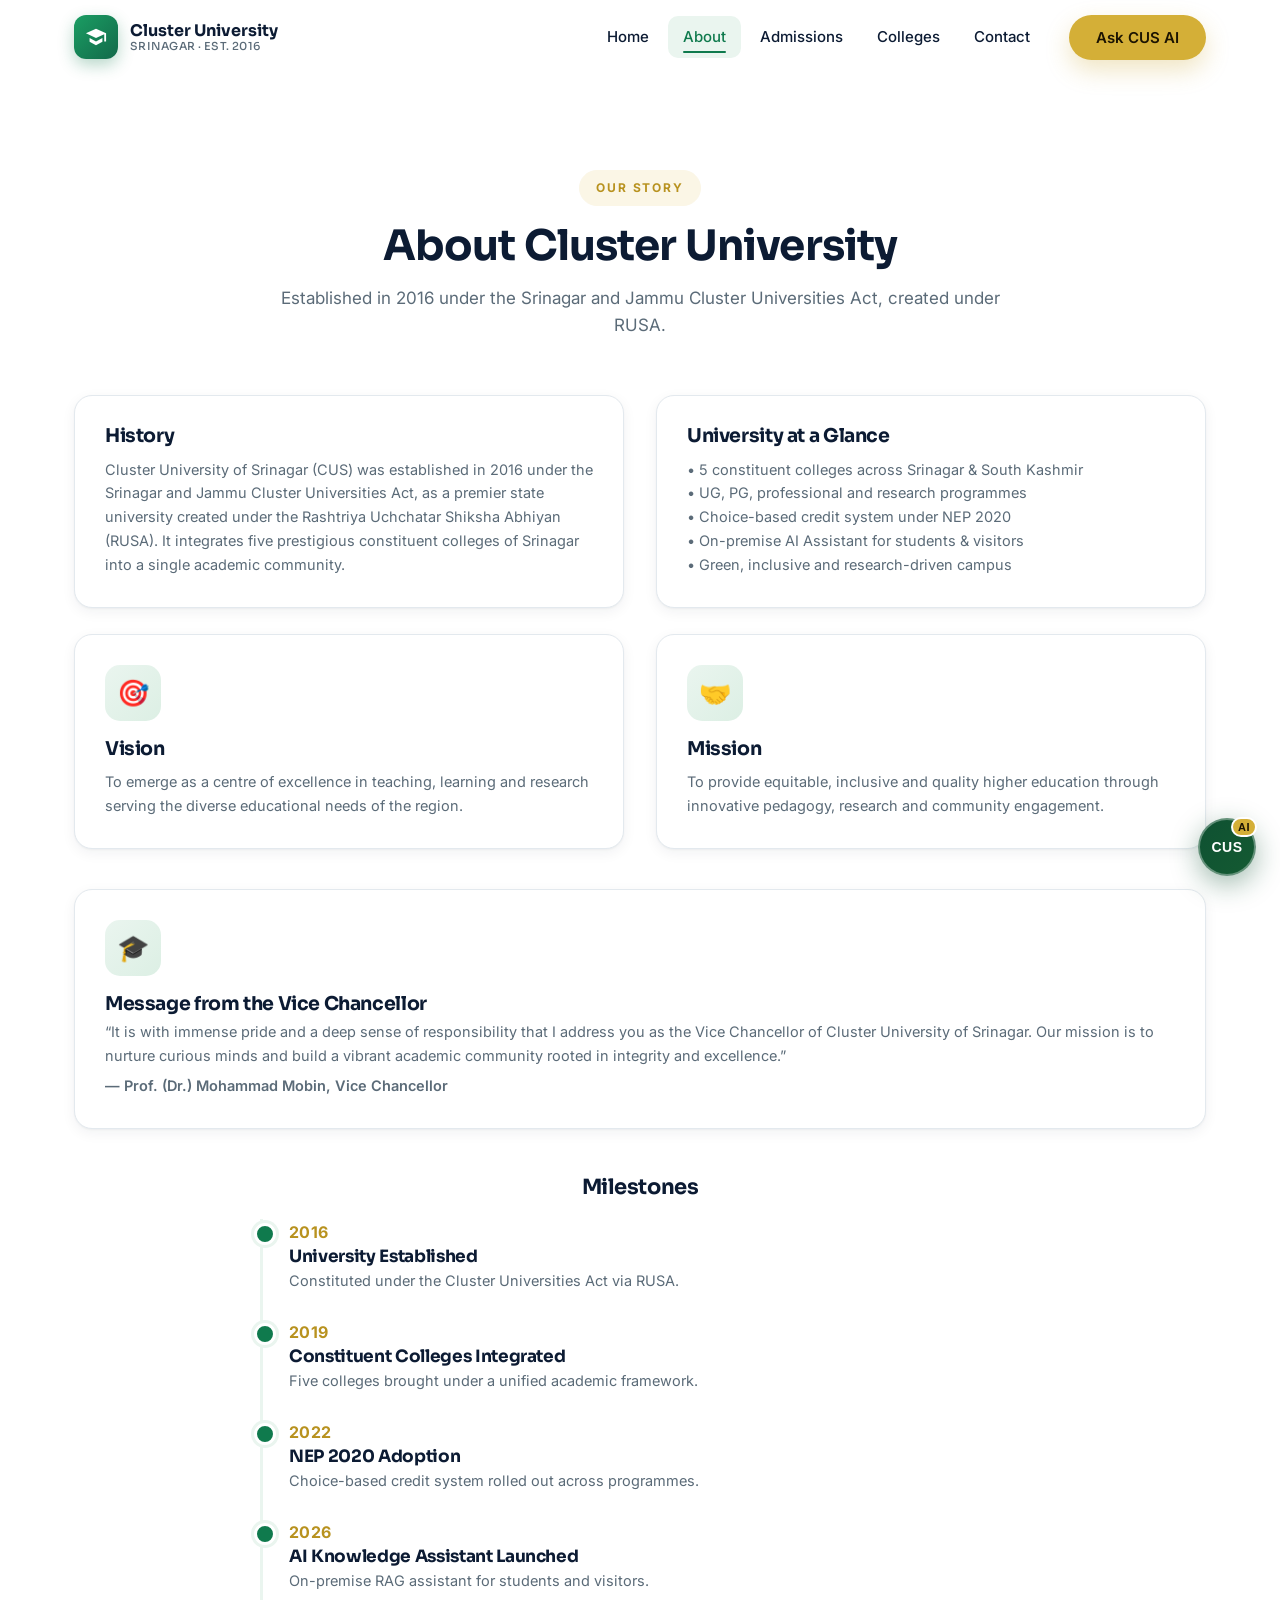
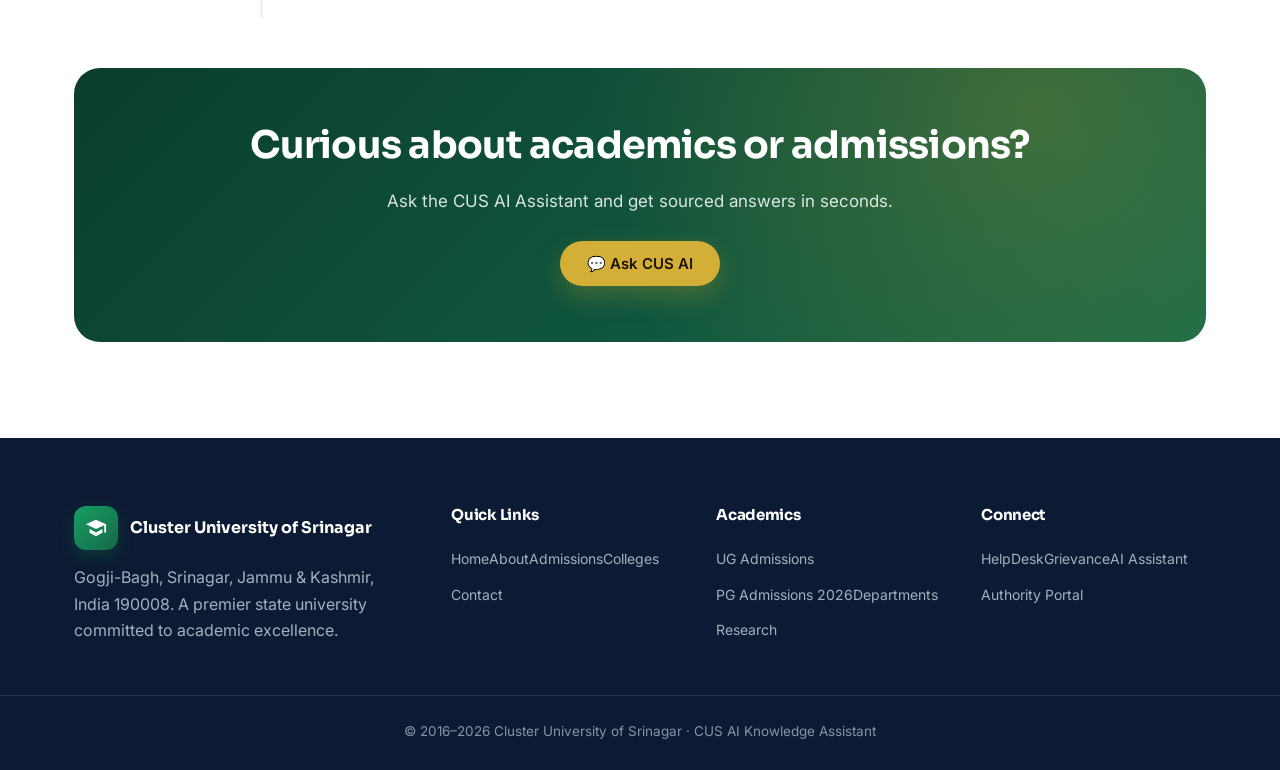
==== commit 469e7b8f: "chore: checkpoint current CUS AI Assistant" ====
--- a/frontend/pages/about.html
+++ b/frontend/pages/about.html
@@ -1,4 +1,4 @@
-<!DOCTYPE html>
+﻿<!DOCTYPE html>
 <html lang="en">
 <head>
   <meta charset="UTF-8" />
@@ -8,8 +8,8 @@
   <link href="https://fonts.googleapis.com/css2?family=Inter:wght@400;500;600;700&family=Sora:wght@600;700;800&display=swap" rel="stylesheet" />
   <link rel="stylesheet" href="../css/main.css" />
   <link rel="stylesheet" href="../css/responsive.css" />
-  <link rel="stylesheet" href="../css/chatbot.css?v=3" />
-  <link rel="icon" href="data:image/svg+xml,<svg xmlns='http://www.w3.org/2000/svg' viewBox='0 0 32 32'><rect width='32' height='32' rx='7' fill='%230f7a4d'/><text x='16' y='22' font-size='16' fill='white' text-anchor='middle' font-family='Arial' font-weight='bold'>C</text></svg>" />
+  <link rel="stylesheet" href="../css/chatbot.css?v=5" />
+  <link rel="icon" href="data:image/svg+xml,<svg xmlns='http://www.w3.org/2000/svg' viewBox='0 0 32 32'><rect width='32' height='32' rx='7' fill='%230f7a4d'/><path d='M16 8 5 13l11 5 9-4.09V20h2v-7L16 8z' fill='white'/><path d='M9 17.18v4L16 25l7-3.82v-4L16 21l-7-3.82z' fill='white'/></svg>" />
 </head>
 <body>
   <a class="skip-link" href="#main">Skip to content</a>
@@ -71,6 +71,6 @@
   <script src="../js/config.js?v=2"></script>
   <script src="../js/navigation.js?v=2"></script>
   <script src="../js/main.js?v=2"></script>
-  <script src="../js/chatbot.js?v=3"></script>
+  <script src="../js/chatbot.js?v=5"></script>
 </body>
 </html>
--- a/frontend/css/chatbot.css
+++ b/frontend/css/chatbot.css
@@ -1,23 +1,40 @@
 /* ============================================================================
-   chatbot.css — CUS AI Chatbot (ChatGPT‑style redesign)
-   Palette: Primary #0F5132, Secondary #145A32, Accent #D4AF37, BG #F8FAFC
+   chatbot.css — CUS AI Chatbot (professional university UI)
+   Palette: Green #0F5132 / #145A32, Accent gold #D4AF37, BG #F4F7F9
    ============================================================================ */
 
 #cusw * { box-sizing: border-box; }
-#cusw { position: fixed; z-index: 99999; font-family: "Inter", -apple-system, BlinkMacSystemFont, "Segoe UI", Roboto, sans-serif; }
+#cusw {
+  position: fixed; z-index: 99999;
+  font-family: "Inter", -apple-system, BlinkMacSystemFont, "Segoe UI", Roboto, sans-serif;
+  /* Self-contained tokens (incl. --green used by JS breadcrumbs) */
+  --green: #0f7a4d;
+  --green-700: #0b5c39;
+  --cus-green: #0f5132;
+  --cus-green-700: #145a32;
+  --cus-gold: #d4af37;
+  --cus-ink: #16222b;
+  --cus-muted: #5b6b76;
+  --cus-line: #e3e9ed;
+  --cus-bg: #f4f7f9;
+  --cus-surface: #ffffff;
+  --cus-radius: 18px;
+  --cus-shadow: 0 24px 70px rgba(6, 38, 24, .22);
+}
 
 /* ---------- Launcher bubble ---------- */
 #cusw .bubble {
   position: fixed; bottom: 24px; right: 24px; width: 58px; height: 58px; border-radius: 50%;
-  background: linear-gradient(135deg, #0F5132, #145A32); color: #fff; border: none; cursor: pointer;
+  background: linear-gradient(135deg, #0f5132, #145a32); color: #fff; border: none; cursor: pointer;
   box-shadow: 0 8px 28px rgba(15,81,50,.4); display: grid; place-items: center;
   transition: transform .3s cubic-bezier(.34,1.56,.64,1), box-shadow .3s ease;
-  z-index: 100000; font-weight: 700; font-size: 15px; letter-spacing: .04em;
+  z-index: 100000; font-weight: 700; font-size: 14px; letter-spacing: .04em;
+  border: 2px solid rgba(255,255,255,.35);
 }
 #cusw .bubble:hover { transform: scale(1.08); box-shadow: 0 12px 36px rgba(15,81,50,.5); }
 #cusw .bubble .badge {
   position: absolute; top: -3px; right: -3px; min-width: 20px; height: 20px; padding: 0 5px;
-  background: #D4AF37; color: #1c1402; border-radius: 10px; font-size: 11px; font-weight: 700;
+  background: #d4af37; color: #1c1402; border-radius: 10px; font-size: 11px; font-weight: 700;
   display: grid; place-items: center; border: 2px solid #fff; transform: scale(0);
   transition: transform .35s cubic-bezier(.34,1.56,.64,1);
 }
@@ -25,7 +42,7 @@
 
 /* ---------- Backdrop ---------- */
 #cusw .backdrop {
-  position: fixed; inset: 0; background: rgba(0,0,0,.32); backdrop-filter: blur(4px);
+  position: fixed; inset: 0; background: rgba(8, 28, 20, .42); backdrop-filter: blur(4px);
   -webkit-backdrop-filter: blur(4px); opacity: 0; pointer-events: none;
   transition: opacity .3s ease; z-index: 99998;
 }
@@ -34,9 +51,9 @@
 /* ---------- Panel ---------- */
 #cusw .panel {
   position: fixed; bottom: 0; right: 0; width: 480px; max-width: 100vw;
-  height: 100vh; background: #F8FAFC; color: #1a1a2e;
+  height: 100vh; background: var(--cus-bg); color: var(--cus-ink);
   display: none; flex-direction: column;
-  box-shadow: -8px 0 40px rgba(0,0,0,.12);
+  box-shadow: var(--cus-shadow);
   z-index: 100001; border: none;
 }
 #cusw .panel.open { display: flex; animation: slideIn .3s cubic-bezier(.16,1,.3,1); }
@@ -46,52 +63,60 @@
 
 /* ---------- Header ---------- */
 #cusw .head {
-  background: linear-gradient(135deg, #0F5132, #145A32); color: #fff;
+  background:
+    radial-gradient(140% 90% at 0% 0%, rgba(212,175,55,.18), transparent 55%),
+    linear-gradient(135deg, #145a32, #0f5132);
+  color: #fff;
   padding: 18px 20px; display: flex; align-items: flex-start; gap: 14px;
   flex-shrink: 0; position: relative;
 }
 #cusw .head::after {
-  content: ""; position: absolute; left: 0; right: 0; bottom: 0;
-  height: 1px; background: rgba(255,255,255,.12);
+  content: ""; position: absolute; left: 0; right: 0; bottom: 0; height: 2px;
+  background: linear-gradient(90deg, var(--cus-gold), rgba(212,175,55,0) 62%);
 }
 #cusw .head-brand { display: flex; align-items: flex-start; gap: 13px; flex: 1; min-width: 0; }
 #cusw .head-logo {
   width: 44px; height: 44px; border-radius: 50%; flex-shrink: 0;
-  background: rgba(255,255,255,.18); display: grid; place-items: center;
-  font-weight: 700; font-size: 14px; letter-spacing: .06em;
-  border: 2px solid rgba(255,255,255,.2);
-}
+  background: linear-gradient(135deg, rgba(212,175,55,.28), rgba(255,255,255,.16));
+  display: grid; place-items: center;
+  border: 1.5px solid rgba(255,255,255,.32);
+}
+#cusw .head-logo svg { color: #fff; }
 #cusw .head-info { min-width: 0; padding-top: 1px; }
-#cusw .head-title { font-weight: 700; font-size: 15px; line-height: 1.2; }
-#cusw .head-sub { font-size: 12px; opacity: .78; margin-top: 2px; line-height: 1.3; }
-#cusw .head-status { display: flex; align-items: center; gap: 5px; margin-top: 5px; }
+#cusw .head-title {
+  font-weight: 800; font-size: 16px; line-height: 1.2; letter-spacing: -.01em;
+  font-family: "Sora", "Inter", system-ui, sans-serif;
+}
+#cusw .head-sub { font-size: 12px; opacity: .82; margin-top: 2px; line-height: 1.3; }
+#cusw .head-status { display: flex; align-items: center; gap: 6px; margin-top: 6px; }
 #cusw .head-status .status {
   width: 7px; height: 7px; border-radius: 50%; background: #9ca3af; display: inline-block; flex-shrink: 0;
 }
-#cusw .head-status .status.on { background: #4ade80; box-shadow: 0 0 0 3px rgba(74,222,128,.25); }
+#cusw .head-status .status.on { background: #4ade80; box-shadow: 0 0 0 3px rgba(74,222,128,.28); }
 #cusw .head-status .status.off { background: #ef4444; box-shadow: 0 0 0 3px rgba(239,68,68,.2); }
-#cusw .head-status .stxt { font-size: 11.5px; opacity: .85; }
+#cusw .head-status .stxt { font-size: 11.5px; opacity: .9; }
 #cusw .head-actions { display: flex; gap: 6px; flex-shrink: 0; padding-top: 2px; }
 #cusw .head-actions button {
-  background: rgba(255,255,255,.15); border: none; color: #fff; width: 32px; height: 32px;
-  border-radius: 8px; cursor: pointer; font-size: 16px; display: grid; place-items: center;
-  transition: background .2s ease; line-height: 1;
-}
-#cusw .head-actions button:hover { background: rgba(255,255,255,.3); }
+  background: rgba(255,255,255,.14); border: 1px solid rgba(255,255,255,.18); color: #fff; width: 32px; height: 32px;
+  border-radius: 9px; cursor: pointer; font-size: 15px; display: grid; place-items: center;
+  transition: background .2s ease, transform .15s ease; line-height: 1;
+}
+#cusw .head-actions button:hover { background: rgba(255,255,255,.32); transform: translateY(-1px); }
 
 /* ---------- Body (conversation) ---------- */
 #cusw .body {
-  flex: 1; overflow-y: auto; padding: 20px 18px; scroll-behavior: smooth;
-  background: #F8FAFC;
+  flex: 1; overflow-y: auto; overflow-x: hidden; padding: 20px 18px; scroll-behavior: smooth;
+  background: var(--cus-bg); scrollbar-gutter: stable;
 }
 #cusw .body::-webkit-scrollbar { width: 6px; }
-#cusw .body::-webkit-scrollbar-thumb { background: #d1d5db; border-radius: 8px; border: 1px solid #F8FAFC; background-clip: padding-box; }
-#cusw .body::-webkit-scrollbar-thumb:hover { background: #9ca3af; }
-#cusw .body { scrollbar-width: thin; scrollbar-color: #d1d5db transparent; }
+#cusw .body::-webkit-scrollbar-thumb { background: #c6d0d8; border-radius: 8px; border: 1px solid var(--cus-bg); background-clip: padding-box; }
+#cusw .body::-webkit-scrollbar-thumb:hover { background: #9fadb8; }
+#cusw .body { scrollbar-width: thin; scrollbar-color: #c6d0d8 transparent; }
 
 /* ---------- Messages ---------- */
 #cusw .row {
   display: flex; margin-bottom: 16px; gap: 10px; align-items: flex-end;
+  min-width: 0;
   animation: msgIn .35s cubic-bezier(.16,1,.3,1) both;
 }
 @keyframes msgIn { from { opacity: 0; transform: translateY(10px); } to { opacity: 1; transform: none; } }
@@ -100,42 +125,44 @@
   width: 30px; height: 30px; border-radius: 50%; flex-shrink: 0;
   display: grid; place-items: center; font-size: 13px; font-weight: 700;
 }
-#cusw .row.bot .avatar { background: #e8f0ec; color: #0F5132; }
-#cusw .row.user .avatar { background: linear-gradient(135deg, #0F5132, #145A32); color: #fff; }
+#cusw .row.bot .avatar { background: #e8f0ec; color: var(--cus-green); border: 1px solid #d3e3d9; }
+#cusw .row.user .avatar { background: linear-gradient(135deg, #0f5132, #145a32); color: #fff; }
 
 #cusw .msg {
-  max-width: 82%; padding: 12px 16px; border-radius: 18px; font-size: 14.5px;
-  line-height: 1.65; word-wrap: break-word; position: relative;
+  max-width: 82%; min-width: 0; padding: 12px 16px; border-radius: 18px; font-size: 14.5px;
+  line-height: 1.65; word-wrap: break-word; overflow-wrap: anywhere; position: relative;
 }
 #cusw .row.bot .msg {
-  background: #fff; border: 1px solid #e5e7eb; border-bottom-left-radius: 6px;
-  box-shadow: 0 1px 3px rgba(0,0,0,.04);
-}
-#cusw .row.bot .msg h3, #cusw .row.bot .msg h4 { margin: 10px 0 5px; color: #0F5132; font-size: 15px; }
+  background: var(--cus-surface); border: 1px solid var(--cus-line); border-bottom-left-radius: 6px;
+  box-shadow: 0 1px 3px rgba(13, 60, 40, .06);
+}
+#cusw .row.bot .msg h3, #cusw .row.bot .msg h4 { margin: 10px 0 5px; color: var(--cus-green); font-size: 15px; }
 #cusw .row.bot .msg h3:first-child, #cusw .row.bot .msg h4:first-child { margin-top: 0; }
 #cusw .row.bot .msg p { margin: 0 0 8px; }
 #cusw .row.bot .msg p:last-child { margin-bottom: 0; }
 #cusw .row.bot .msg pre {
   background: #0f1b14; color: #d7f5e4; padding: 11px; border-radius: 10px;
-  overflow-x: auto; font-size: 12.5px; margin: 8px 0;
-}
-#cusw .row.bot .msg code { background: #e8f0ec; padding: 1px 5px; border-radius: 5px; font-size: 12.5px; color: #0F5132; }
+  overflow-x: auto; font-size: 12.5px; margin: 8px 0; max-width: 100%;
+}
+#cusw .row.bot .msg code { background: #e8f0ec; padding: 1px 5px; border-radius: 5px; font-size: 12.5px; color: var(--cus-green); }
 #cusw .row.bot .msg pre code { background: none; padding: 0; color: inherit; }
-#cusw .row.bot .msg a { color: #0F5132; text-decoration: underline; font-weight: 500; }
+#cusw .row.bot .msg a { color: var(--cus-green); text-decoration: underline; font-weight: 500; }
 #cusw .row.bot .msg ul, #cusw .row.bot .msg ol { margin: 6px 0; padding-left: 20px; }
 #cusw .row.bot .msg li { margin: 3px 0; }
 
 #cusw .row.user .msg {
-  background: linear-gradient(135deg, #0F5132, #145A32); color: #fff;
+  background: linear-gradient(135deg, #0f5132, #145a32); color: #fff;
   border-bottom-right-radius: 6px;
+  box-shadow: 0 4px 14px rgba(15,81,50,.22);
 }
 #cusw .meta { font-size: 10.5px; color: #9ca3af; margin-top: 4px; }
 #cusw .row.user .meta { text-align: right; color: rgba(255,255,255,.6); }
+#cusw .row.user .meta-inline { font-size: 11px; color: rgba(255,255,255,.75); font-weight: 400; }
 
 /* ---------- Citations ---------- */
 #cusw .cites {
   display: flex; flex-wrap: wrap; gap: 6px; margin-top: 10px;
-  padding-top: 10px; border-top: 1px dashed #e5e7eb;
+  padding-top: 10px; border-top: 1px dashed var(--cus-line);
 }
 #cusw .cite {
   display: inline-flex; align-items: center; gap: 4px;
@@ -143,11 +170,11 @@
   padding: 4px 10px; border-radius: 999px; cursor: default;
 }
 #cusw .cite::before { content: "📄"; font-size: 10px; }
-#cusw .cite b { color: #0F5132; font-weight: 600; }
+#cusw .cite b { color: var(--cus-green); font-weight: 600; }
 
 /* ---------- Message actions ---------- */
 #cusw .tools {
-  display: flex; gap: 4px; margin-top: 6px; padding-left: 2px;
+  display: flex; flex-wrap: wrap; gap: 4px; margin-top: 6px; padding-left: 2px;
   opacity: 0; transition: opacity .25s ease;
 }
 #cusw .row.bot:hover .tools { opacity: 1; }
@@ -157,14 +184,14 @@
   align-items: center; gap: 4px; transition: color .2s ease, background .2s ease;
   font-family: inherit;
 }
-#cusw .tools button:hover { color: #0F5132; background: #e8f0ec; }
-#cusw .tools button.copied { color: #0F5132; background: #e8f0ec; font-weight: 600; }
+#cusw .tools button:hover { color: var(--cus-green); background: #e8f0ec; }
+#cusw .tools button.copied { color: var(--cus-green); background: #e8f0ec; font-weight: 600; }
 #cusw .tools button .ico { font-size: 13px; }
 
 /* ---------- Typing indicator ---------- */
 #cusw .typing { display: inline-flex; gap: 5px; padding: 8px 4px; align-items: center; }
 #cusw .typing span {
-  display: inline-block; width: 8px; height: 8px; background: #0F5132;
+  display: inline-block; width: 8px; height: 8px; background: var(--cus-green);
   border-radius: 50%; animation: blink 1.4s infinite both;
 }
 #cusw .typing span:nth-child(2) { animation-delay: .2s; opacity: .7; }
@@ -173,42 +200,46 @@
 
 /* ---------- Suggestion chips ---------- */
 #cusw .suggest {
-  display: flex; justify-content: center; gap: 8px;
+  display: flex; justify-content: center; flex-wrap: wrap; gap: 8px;
   padding: 0 18px 14px; flex-shrink: 0; transition: opacity .3s ease, max-height .3s ease;
 }
 #cusw .suggest.hidden { max-height: 0; padding: 0 18px; opacity: 0; pointer-events: none; overflow: hidden; }
 #cusw .suggest button {
-  background: #fff; color: #0F5132; border: 1.5px solid #d1d5db;
-  border-radius: 999px; padding: 9px 20px; font-size: 13.5px; font-weight: 500;
+  background: var(--cus-surface); color: var(--cus-green); border: 1.5px solid #cfd9df;
+  border-radius: 999px; padding: 9px 18px; font-size: 13.5px; font-weight: 600;
   cursor: pointer; transition: all .2s ease; font-family: inherit;
-}
+  box-shadow: 0 1px 2px rgba(13, 60, 40, .06);
+}
+#cusw .suggest button[data-chip="Admissions"]::before { content: "🎓 "; }
+#cusw .suggest button[data-chip="Courses"]::before { content: "📚 "; }
+#cusw .suggest button[data-chip="Scholarships"]::before { content: "💰 "; }
 #cusw .suggest button:hover {
-  background: #0F5132; color: #fff; border-color: #0F5132;
+  background: #0f5132; color: #fff; border-color: #0f5132;
   transform: translateY(-1px); box-shadow: 0 4px 12px rgba(15,81,50,.25);
 }
 
 /* ---------- Input area ---------- */
 #cusw .input-area {
-  padding: 12px 16px 14px; border-top: 1px solid #e5e7eb;
-  background: #fff; flex-shrink: 0;
+  padding: 12px 16px 14px; border-top: 1px solid var(--cus-line);
+  background: var(--cus-surface); flex-shrink: 0;
 }
 #cusw .input-wrap {
   display: flex; align-items: flex-end; gap: 10px;
-  background: #fff; border: 1.5px solid #d1d5db;
+  background: var(--cus-surface); border: 1.5px solid #cfd9df;
   border-radius: 28px; padding: 6px 6px 6px 20px;
   transition: border-color .2s ease, box-shadow .2s ease;
-  min-height: 56px;
-}
-#cusw .input-wrap:focus-within { border-color: #0F5132; box-shadow: 0 0 0 3px rgba(15,81,50,.12); }
+  min-height: 56px; box-shadow: 0 1px 3px rgba(13, 60, 40, .06);
+}
+#cusw .input-wrap:focus-within { border-color: #0f5132; box-shadow: 0 0 0 3px rgba(15,81,50,.14); }
 #cusw .input-wrap textarea {
-  flex: 1; border: none; padding: 10px 0; resize: none; font-size: 14.5px;
+  flex: 1; min-width: 0; border: none; padding: 10px 0; resize: none; font-size: 14.5px;
   max-height: 140px; outline: none; font-family: inherit; background: transparent;
-  color: #1a1a2e; line-height: 1.5; min-height: 28px;
+  color: var(--cus-ink); line-height: 1.5; min-height: 28px;
 }
 #cusw .input-wrap textarea::placeholder { color: #9ca3af; }
 #cusw .input-wrap .send {
   width: 42px; height: 42px; border-radius: 50%; flex-shrink: 0; border: none;
-  background: linear-gradient(135deg, #0F5132, #145A32); color: #fff;
+  background: linear-gradient(135deg, #0f5132, #145a32); color: #fff;
   cursor: pointer; display: grid; place-items: center;
   transition: all .2s ease; position: relative;
 }
@@ -226,36 +257,126 @@
 
 /* ---------- Toast ---------- */
 #cusw .toast {
-  position: fixed; bottom: 90px; right: 24px; background: #0F5132; color: #fff;
+  position: fixed; bottom: 90px; right: 24px; background: #0f5132; color: #fff;
   padding: 10px 16px; border-radius: 10px; font-size: 13px;
-  box-shadow: 0 8px 24px rgba(0,0,0,.15); animation: toastIn .25s ease;
+  box-shadow: 0 8px 24px rgba(0,0,0,.18); animation: toastIn .25s ease;
   z-index: 100002; font-family: inherit;
 }
 @keyframes toastIn { from { opacity: 0; transform: translateY(12px); } to { opacity: 1; transform: none; } }
 
+/* ---------- Grievance workflow (in-chat panel) ---------- */
+#cusw .gpanel {
+  display: flex; flex-direction: column; gap: 12px;
+  background: var(--cus-surface); border: 1px solid var(--cus-line); border-radius: 14px;
+  padding: 14px 14px 12px; margin: 2px 0 8px; position: relative;
+  box-shadow: 0 1px 4px rgba(0,0,0,.05); width: 100%; min-width: 0;
+}
+#cusw .gtitle {
+  font-size: 15px; font-weight: 700; color: var(--cus-green);
+  border-bottom: 1px solid #eef0f2; padding-bottom: 8px;
+  padding-left: 10px; border-left: 3px solid var(--cus-gold);
+}
+#cusw .gsteps { display: flex; align-items: center; gap: 4px; font-size: 11px; flex-wrap: wrap; }
+#cusw .gseg {
+  padding: 3px 9px; border-radius: 999px; background: #f3f6f8; color: #6b7280; font-weight: 500;
+}
+#cusw .gseg.on { background: #0f5132; color: #fff; font-weight: 600; }
+#cusw .gseg.done { background: #e8f0ec; color: #0f5132; }
+#cusw .garr { color: #9ca3af; }
+#cusw .gint { margin: 0; font-size: 13.5px; color: #374151; line-height: 1.55; }
+#cusw .gload { margin: 0; font-size: 12.5px; color: #0f5132; }
+#cusw .gload::before { content: "⏳ "; }
+#cusw .gerr { margin: 0; font-size: 13px; color: #b45309; background: #fef3c7; border-radius: 8px; padding: 8px 10px; }
+#cusw .gauth-list { display: flex; flex-direction: column; gap: 8px; max-height: 240px; overflow-y: auto; }
+#cusw .gauth {
+  display: flex; flex-direction: column; align-items: flex-start; gap: 1px;
+  text-align: left; padding: 10px 13px; border: 1.5px solid #cfd9df; border-radius: 10px;
+  background: var(--cus-surface); font-size: 13.5px; color: var(--cus-ink); cursor: pointer;
+  font-family: inherit; transition: all .15s;
+}
+#cusw .gauth:hover { border-color: #0f5132; background: #f7fbf8; }
+#cusw .gauth-name { font-weight: 600; color: var(--cus-green); }
+#cusw .gauth-dept { font-size: 12px; color: #6b7280; }
+#cusw .gauth-mail { font-size: 11.5px; color: #9ca3af; word-break: break-all; }
+#cusw .gfield { display: flex; flex-direction: column; gap: 5px; font-size: 12.5px; color: #374151; font-weight: 600; }
+#cusw .gfield input, #cusw .gfield textarea, #cusw .gfield select {
+  width: 100%; box-sizing: border-box; padding: 10px 12px; border: 1.5px solid #cfd9df; border-radius: 10px;
+  font-size: 14px; font-family: inherit; color: var(--cus-ink); outline: none; background: var(--cus-surface);
+  transition: border-color .2s, box-shadow .2s;
+}
+#cusw .gfield textarea { resize: vertical; min-height: 84px; max-height: 220px; line-height: 1.5; }
+#cusw .gfield input:focus, #cusw .gfield textarea:focus, #cusw .gfield select:focus { border-color: #0f5132; box-shadow: 0 0 0 3px rgba(15,81,50,.12); }
+#cusw .gfield select:disabled { background: #f3f6f8; color: #9ca3af; }
+#cusw .ghint { margin: 0; font-size: 11.5px; color: #9ca3af; }
+#cusw .ggrid { display: grid; grid-template-columns: 1fr 1fr; gap: 10px; }
+#cusw .gfull { grid-column: 1 / -1; }
+#cusw .gsub { margin: 0; font-size: 13px; color: #374151; }
+#cusw .gactions { display: flex; flex-wrap: wrap; gap: 8px; margin-top: 2px; }
+#cusw .gbtn {
+  padding: 9px 16px; border-radius: 999px; font-size: 13px; font-weight: 600; cursor: pointer;
+  border: 1.5px solid #cfd9df; background: var(--cus-surface); color: #374151; font-family: inherit; transition: all .2s;
+  min-height: 38px;
+}
+#cusw .gbtn.primary { background: linear-gradient(135deg, #0f5132, #145a32); color: #fff; border-color: transparent; }
+#cusw .gbtn.primary:hover { transform: translateY(-1px); box-shadow: 0 6px 18px rgba(15,81,50,.35); }
+#cusw .gbtn.ghost:hover { background: #f3f4f6; }
+#cusw .gbtn:disabled { opacity: .5; cursor: default; transform: none; }
+#cusw .g-cancel-x { position: absolute; top: 10px; right: 10px; padding: 4px 10px; font-size: 11.5px; }
+#cusw .gconf {
+  background: #fef9e7; border: 1px solid #f9e79f; border-radius: 10px;
+  padding: 10px 12px; font-size: 13px; color: #7d6608;
+}
+#cusw .gconf p { margin: 0 0 8px; }
+#cusw .grev { background: #f8fafc; border: 1px solid var(--cus-line); border-radius: 10px; padding: 10px 12px; }
+#cusw .grev-row { display: flex; gap: 10px; padding: 4px 0; border-bottom: 1px dashed var(--cus-line); font-size: 13px; }
+#cusw .grev-row:last-of-type { border-bottom: none; }
+#cusw .grev-l { color: #6b7280; font-weight: 500; flex-shrink: 0; min-width: 92px; }
+#cusw .grev-v { color: var(--cus-ink); word-break: break-word; }
+#cusw .grev-txt { margin-top: 6px; }
+#cusw .grev-txt p { margin: 4px 0 0; font-size: 12.5px; color: #374151; max-height: 140px; overflow-y: auto; white-space: pre-wrap; }
+#cusw .gsucc { text-align: center; padding: 4px 2px 2px; }
+#cusw .gs-ok { font-size: 36px; }
+#cusw .gs-title { margin: 6px 0 2px; color: var(--cus-green); font-size: 16px; }
+#cusw .gs-line { margin: 4px 0 0; color: #4b5563; font-size: 13px; }
+#cusw .gs-auth { margin: 2px 0 8px; color: var(--cus-ink); font-weight: 700; font-size: 14px; }
+#cusw .gs-ref-l, #cusw .gs-tokenl { margin: 8px 0 2px; color: #6b7280; font-size: 11.5px; text-transform: uppercase; letter-spacing: .04em; }
+#cusw .gs-ref {
+  display: inline-flex; align-items: center; gap: 10px; margin: 2px auto 4px; padding: 8px 16px; border-radius: 12px;
+  background: #eef7f1; border: 1.5px dashed #0f5132; color: #0f5132; font-weight: 700; font-size: 15px; letter-spacing: .5px;
+}
+#cusw .gs-token {
+  display: inline-flex; align-items: center; gap: 10px; margin: 2px auto 6px; padding: 8px 14px; border-radius: 10px;
+  background: #16222b; color: #7dd3a8; font-family: ui-monospace, monospace; font-size: 12.5px; max-width: 100%;
+  word-break: break-all; text-align: left;
+}
+#cusw .gs-copy { background: #0f5132; color: #fff; border: none; border-radius: 8px; padding: 4px 10px; cursor: pointer; font-size: 11.5px; font-weight: 600; flex-shrink: 0; }
+#cusw .gs-copy:hover { background: #145a32; }
+#cusw .gs-msg { margin: 4px 0; color: var(--cus-ink); font-size: 13px; }
+#cusw .gs-mail { margin: 0 0 10px; color: #4b5563; font-size: 12px; line-height: 1.6; }
+
 /* ---------- Option chips (structured navigation) ---------- */
-#cusw .opts { display: flex; flex-wrap: wrap; gap: 8px; margin-top: 10px; }
+#cusw .opts { display: flex; flex-wrap: wrap; gap: 8px; margin-top: 10px; min-width: 0; }
 #cusw .chip {
-  background: #fff; color: #0F5132; border: 1.5px solid #d1d5db;
-  border-radius: 999px; padding: 7px 18px; font-size: 13px; font-weight: 500;
+  background: var(--cus-surface); color: var(--cus-green); border: 1.5px solid #cfd9df;
+  border-radius: 999px; padding: 7px 18px; font-size: 13px; font-weight: 600;
   cursor: pointer; transition: all .2s ease; font-family: inherit;
   white-space: nowrap;
 }
 #cusw .chip:hover {
-  background: #0F5132; color: #fff; border-color: #0F5132;
+  background: #0f5132; color: #fff; border-color: #0f5132;
   transform: translateY(-1px); box-shadow: 0 4px 12px rgba(15,81,50,.25);
 }
-#cusw .chip.back { background: #f3f4f6; color: #6b7280; border-color: #e5e7eb; font-size: 12px; }
-#cusw .chip.back:hover { background: #e5e7eb; color: #374151; border-color: #d1d5db; box-shadow: none; transform: none; }
+#cusw .chip.back { background: #f3f4f6; color: #6b7280; border-color: var(--cus-line); font-size: 12px; }
+#cusw .chip.back:hover { background: #e5e7eb; color: #374151; border-color: #cfd9df; box-shadow: none; transform: none; }
 
 /* ---------- Detail card ---------- */
-#cusw .detail-card { margin-top: 6px; }
-#cusw .detail-card h4 { color: #0F5132; font-size: 15px; margin: 0 0 8px; }
-#cusw .dtbl { width: 100%; border-collapse: collapse; font-size: 13.5px; }
+#cusw .detail-card { margin-top: 6px; min-width: 0; }
+#cusw .detail-card h4 { color: var(--cus-green); font-size: 15px; margin: 0 0 8px; }
+#cusw .dtbl { display: block; overflow-x: auto; max-width: 100%; border-collapse: collapse; font-size: 13.5px; }
 #cusw .dtbl tr { border-bottom: 1px solid #f0f0f0; }
 #cusw .dtbl tr:last-child { border: none; }
-#cusw .dl { padding: 6px 8px 6px 0; color: #6b7280; font-weight: 500; white-space: nowrap; vertical-align: top; width: 1%; }
-#cusw .dv { padding: 6px 0; color: #1a1a2e; }
+#cusw .dl { padding: 6px 8px 6px 0; color: #6b7280; font-weight: 500; white-space: nowrap; vertical-align: top; }
+#cusw .dv { padding: 6px 0; color: var(--cus-ink); }
 #cusw .dacts { display: flex; flex-wrap: wrap; gap: 8px; margin-top: 10px; }
 
 /* ---------- Breadcrumbs (context trail) ---------- */
@@ -264,7 +385,7 @@
   align-items: center; gap: 2px; flex-wrap: wrap;
 }
 #cusw .breadcrumbs span {
-  background: #e8f0ec; color: #0F5132; padding: 2px 8px; border-radius: 4px;
+  background: #e8f0ec; color: var(--cus-green); padding: 2px 8px; border-radius: 4px;
   font-weight: 500;
 }
 #cusw .breadcrumbs span:first-child { background: transparent; color: #6b7280; font-weight: 400; }
@@ -272,7 +393,7 @@
 /* ---------- Quick actions (context-aware programme chips) ---------- */
 #cusw .qactions {
   display: flex; flex-wrap: wrap; gap: 6px; margin-top: 10px;
-  padding-top: 8px; border-top: 1px dashed #e5e7eb;
+  padding-top: 8px; border-top: 1px dashed var(--cus-line);
 }
 #cusw .qalabel {
   display: inline-flex; align-items: center; gap: 4px;
@@ -281,11 +402,42 @@
 }
 #cusw .chip.qa {
   background: #f0f7f3; border-color: #c8e0d2; font-size: 12px;
-  color: #0F5132;
+  color: var(--cus-green);
 }
 #cusw .chip.qa:hover {
-  background: #0F5132; color: #fff; border-color: #0F5132;
-}
+  background: #0f5132; color: #fff; border-color: #0f5132;
+}
+#cusw .sem-switch { margin-top: 6px; }
+
+/* ---------- Scheme picker cards ---------- */
+#cusw .opts.scheme-opts { flex-direction: column; gap: 8px; align-items: stretch; }
+#cusw .scheme-card {
+  display: flex; flex-direction: column; align-items: flex-start; gap: 2px;
+  width: 100%; text-align: left; padding: 10px 14px; border-radius: 10px;
+  background: var(--cus-surface); color: var(--cus-green); border: 1.5px solid #cfd9df;
+  cursor: pointer; transition: all .2s ease; font-family: inherit;
+}
+#cusw .scheme-card:hover {
+  background: #0f5132; color: #fff; border-color: #0f5132;
+  transform: translateY(-1px); box-shadow: 0 4px 12px rgba(15,81,50,.25);
+}
+#cusw .scheme-label { font-size: 13.5px; font-weight: 600; }
+#cusw .scheme-desc { font-size: 12px; opacity: .85; }
+
+/* ---------- Student profile summary card ---------- */
+#cusw .profile-card {
+  background: linear-gradient(135deg, #f0f7f3, #e8f0ec);
+  border: 1px solid #c8e0d2; border-radius: 10px; padding: 10px 12px;
+  margin: 8px 0;
+}
+#cusw .profile-card-head {
+  font-size: 12px; font-weight: 700; color: var(--cus-green);
+  margin-bottom: 6px; text-transform: uppercase; letter-spacing: .04em;
+}
+#cusw .profile-card-grid { display: grid; grid-template-columns: 1fr 1fr; gap: 4px 14px; }
+#cusw .profile-card-grid > div { display: flex; justify-content: space-between; gap: 8px; font-size: 12.5px; }
+#cusw .pl { color: #6b7280; font-weight: 500; }
+#cusw .pv { color: var(--cus-ink); font-weight: 600; text-align: right; }
 
 /* ---------- Correction banner (query understanding) ---------- */
 #cusw .corr-banner {
@@ -296,38 +448,50 @@
 
 /* ---------- Auth form ---------- */
 #cusw .auth-form { margin-top: 6px; }
-#cusw .auth-form h4 { color: #0F5132; font-size: 15px; margin: 0 0 6px; }
+#cusw .auth-form h4 { color: var(--cus-green); font-size: 15px; margin: 0 0 6px; }
 #cusw .auth-form p { font-size: 13.5px; margin: 0 0 12px; color: #4b5563; }
 #cusw .afield { margin-bottom: 10px; }
 #cusw .afield label { display: block; font-size: 12.5px; font-weight: 600; color: #374151; margin-bottom: 3px; }
 #cusw .ainput {
-  width: 100%; padding: 9px 12px; border: 1.5px solid #d1d5db; border-radius: 8px;
-  font-size: 14px; font-family: inherit; background: #fff; color: #1a1a2e;
+  width: 100%; padding: 9px 12px; border: 1.5px solid #cfd9df; border-radius: 8px;
+  font-size: 14px; font-family: inherit; background: var(--cus-surface); color: var(--cus-ink);
   transition: border-color .2s ease, box-shadow .2s ease; outline: none;
 }
-#cusw .ainput:focus { border-color: #0F5132; box-shadow: 0 0 0 3px rgba(15,81,50,.12); }
+#cusw .ainput:focus { border-color: #0f5132; box-shadow: 0 0 0 3px rgba(15,81,50,.12); }
 #cusw .ainput::placeholder { color: #9ca3af; }
 #cusw .aacts { display: flex; flex-wrap: wrap; gap: 8px; margin-top: 12px; }
 
+/* ---------- Accessibility: keyboard focus ---------- */
+#cusw button:focus-visible,
+#cusw textarea:focus-visible,
+#cusw input:focus-visible,
+#cusw select:focus-visible {
+  outline: 2px solid var(--cus-gold); outline-offset: 2px;
+}
+
 /* ---------- Responsive ---------- */
 @media (min-width: 768px) {
-  #cusw .panel { left: auto; right: 24px; top: 24px; bottom: 24px; height: auto; max-height: calc(100vh - 48px); border-radius: 16px; width: 440px; box-shadow: 0 24px 70px rgba(0,0,0,.18); }
+  #cusw .panel { left: auto; right: 24px; top: 24px; bottom: 24px; height: auto; max-height: calc(100vh - 48px); border-radius: 22px; width: 440px; border: 1px solid rgba(15,81,50,.12); box-shadow: 0 24px 70px rgba(0,0,0,.22), 0 2px 10px rgba(0,0,0,.08); }
   #cusw .panel.open { animation: panelIn .3s cubic-bezier(.16,1,.3,1); }
   @keyframes panelIn { from { opacity: 0; transform: translateY(18px) scale(.96) translateX(8px); } to { opacity: 1; transform: none; } }
   @keyframes slideOut { to { opacity: 0; transform: translateY(14px) scale(.96) translateX(8px); } }
 }
 @media (max-width: 480px) {
-  #cusw .bubble { bottom: 18px; right: 18px; width: 52px; height: 52px; font-size: 13px; }
+  #cusw .bubble { bottom: 18px; right: 18px; width: 52px; height: 52px; font-size: 12.5px; }
   #cusw .panel { width: 100vw; }
   #cusw .head { padding: 14px 16px; }
   #cusw .body { padding: 14px; }
   #cusw .row .msg { max-width: 88%; font-size: 14px; }
-  #cusw .suggest button { font-size: 12.5px; padding: 7px 16px; }
+  #cusw .suggest button { font-size: 12.5px; padding: 7px 14px; }
   #cusw .input-area { padding: 10px 12px 12px; }
   #cusw .input-wrap { padding: 4px 4px 4px 16px; min-height: 48px; }
   #cusw .input-wrap textarea { font-size: 14px; padding: 8px 0; }
   #cusw .input-wrap .send { width: 38px; height: 38px; }
   #cusw .toast { bottom: 80px; right: 14px; }
+  #cusw .gpanel { padding: 12px 11px 10px; }
+  #cusw .ggrid { grid-template-columns: 1fr; }
+  #cusw .gauth-list { max-height: 200px; }
+  #cusw .gbtn { flex: 1 1 auto; min-height: 40px; padding: 9px 12px; }
 }
 @media (max-width: 380px) {
   #cusw .row .msg { max-width: 92%; font-size: 13.5px; }
@@ -339,22 +503,22 @@
 
 /* ---------- Student Service Form ---------- */
 #cusw .service-form {
-  background: #fff; border: 1px solid #e5e7eb; border-radius: 10px;
+  background: var(--cus-surface); border: 1px solid var(--cus-line); border-radius: 10px;
   padding: 14px 16px; margin: 6px 0;
 }
-#cusw .service-form h4 { margin: 0 0 6px; font-size: 14.5px; color: #0F5132; }
+#cusw .service-form h4 { margin: 0 0 6px; font-size: 14.5px; color: var(--cus-green); }
 #cusw .service-form p { margin: 0 0 10px; font-size: 13px; color: #6b7280; }
 #cusw .svc-field { margin-bottom: 10px; }
 #cusw .svc-field label {
   display: block; font-size: 12.5px; font-weight: 500; color: #374151; margin-bottom: 3px;
 }
 #cusw .svc-input {
-  width: 100%; padding: 7px 10px; border: 1px solid #d1d5db; border-radius: 6px;
+  width: 100%; padding: 7px 10px; border: 1px solid #cfd9df; border-radius: 6px;
   font-size: 13px; font-family: inherit; background: #f9fafb;
   transition: border-color .15s, box-shadow .15s;
 }
 #cusw .svc-input:focus {
-  outline: none; border-color: #0F5132; box-shadow: 0 0 0 2px rgba(15,81,50,.15);
+  outline: none; border-color: #0f5132; box-shadow: 0 0 0 2px rgba(15,81,50,.15);
 }
 #cusw .svc-select {
   appearance: auto; cursor: pointer;
@@ -363,6 +527,6 @@
   display: flex; gap: 6px; margin-top: 12px; flex-wrap: wrap;
 }
 #cusw .chip.svc-submit {
-  background: #0F5132; color: #fff; border-color: #0F5132;
-}
-#cusw .chip.svc-submit:hover { background: #145A32; }
+  background: #0f5132; color: #fff; border-color: #0f5132;
+}
+#cusw .chip.svc-submit:hover { background: #145a32; }
